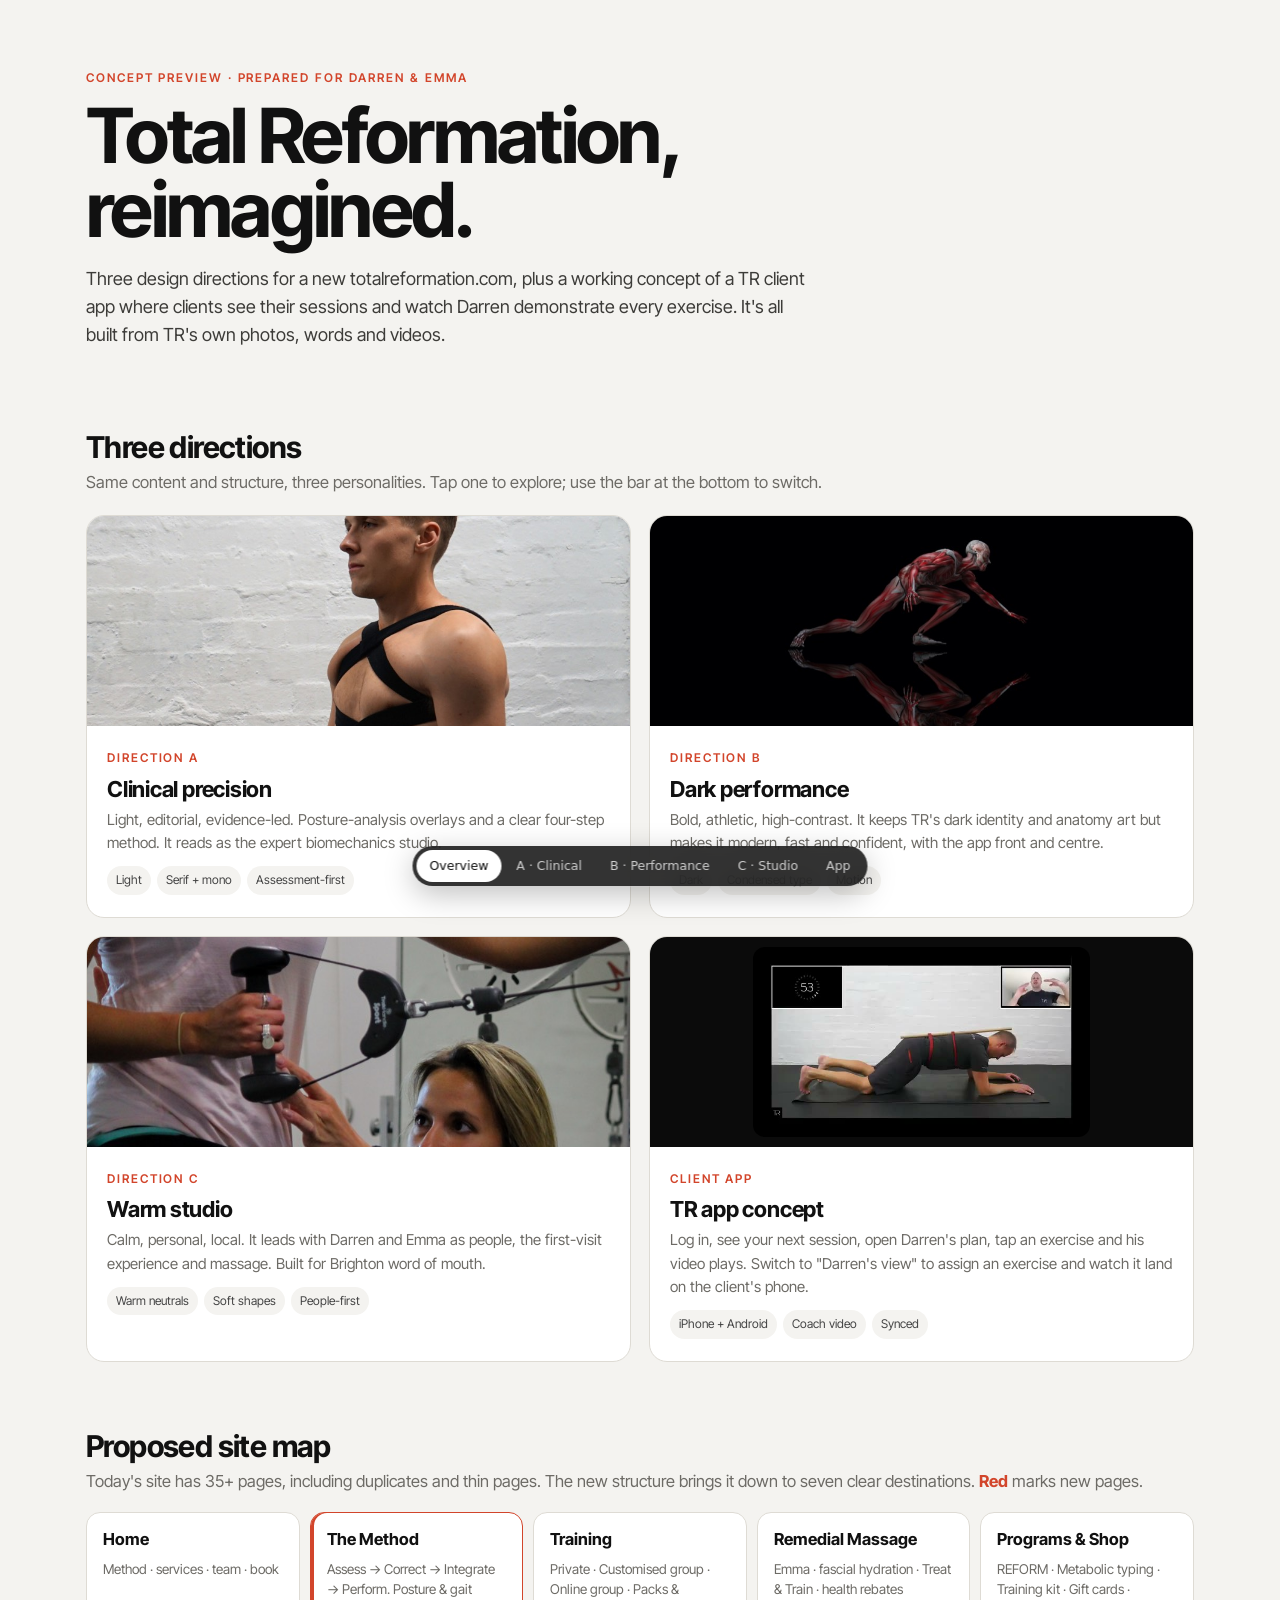
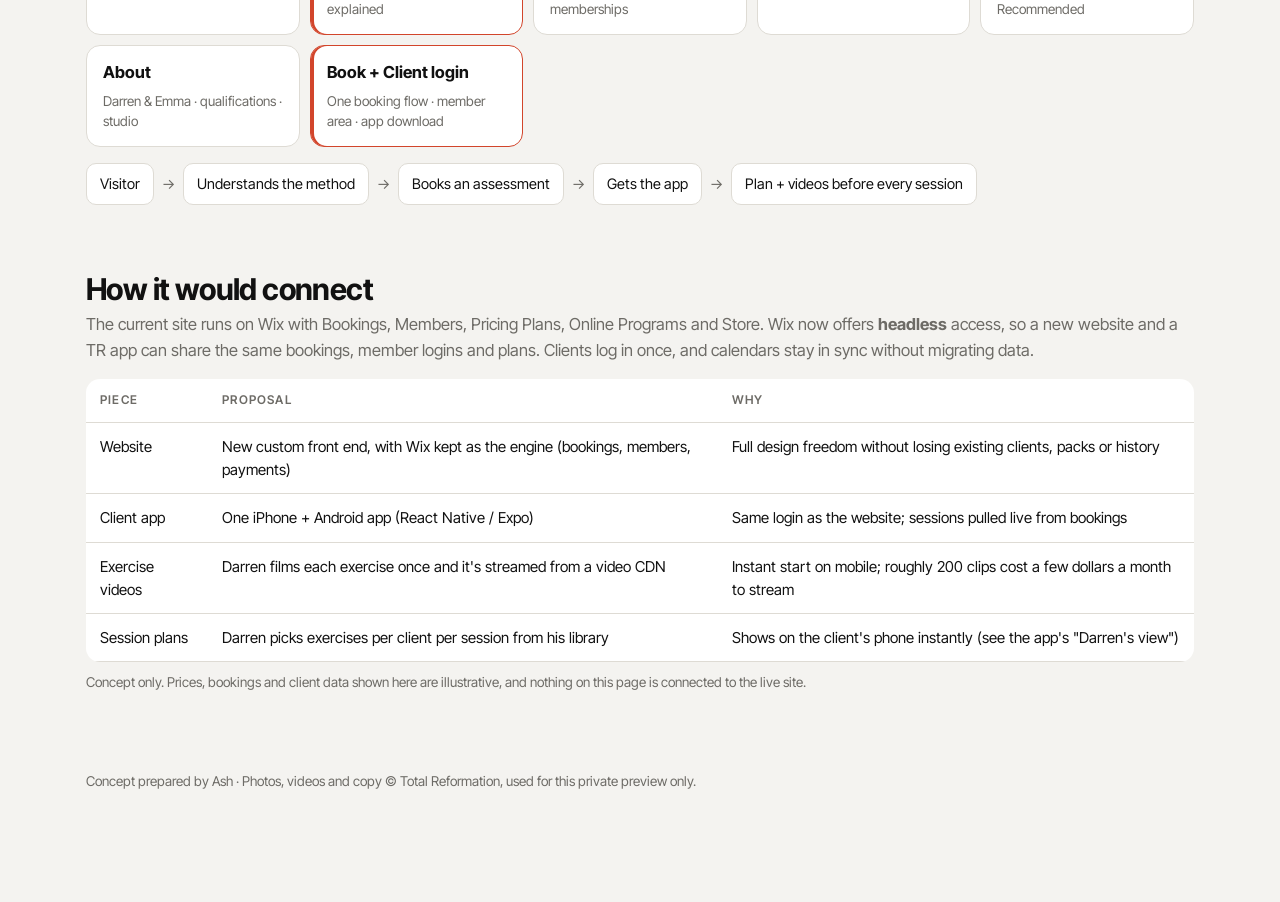
==== index.html @ d6e3cc48 "Total Reformation redesign concept: 3 directions + client app demo" ====
<!doctype html>
<html lang="en">
<head>
<meta charset="utf-8">
<meta name="viewport" content="width=device-width, initial-scale=1, viewport-fit=cover">
<meta name="robots" content="noindex, nofollow">
<title>Total Reformation · Redesign concepts</title>
<link rel="icon" href="assets/img/favicon.jpg">
<link rel="preconnect" href="https://fonts.googleapis.com"><link rel="preconnect" href="https://fonts.gstatic.com" crossorigin>
<link href="https://fonts.googleapis.com/css2?family=Inter+Tight:wght@400;500;600;700&display=swap" rel="stylesheet">
<link rel="stylesheet" href="assets/concept-bar.css">
<style>
:root{--bg:#F4F3F0;--ink:#111;--mute:#6d6b66;--line:#dedbd4;--card:#fff;--acc:#D2452B}
*{box-sizing:border-box}body{margin:0;background:var(--bg);color:var(--ink);font:400 16.5px/1.55 "Inter Tight",system-ui,sans-serif;-webkit-font-smoothing:antialiased}
a{color:inherit}img{max-width:100%;display:block}
.wrap{max-width:1180px;margin:0 auto;padding:0 clamp(18px,4vw,36px)}
header{padding:clamp(36px,6vw,72px) 0 30px}
.k{font:600 12px/1 "Inter Tight";letter-spacing:.16em;text-transform:uppercase;color:var(--acc)}
h1{font:700 clamp(40px,6vw,76px)/.98 "Inter Tight";letter-spacing:-.035em;margin:14px 0 16px}
.lede{max-width:40em;color:#3d3c39;font-size:18px}
h2{font:700 30px/1.1 "Inter Tight";letter-spacing:-.02em;margin:0 0 6px}
section{padding:34px 0}
.grid{display:grid;grid-template-columns:repeat(2,1fr);gap:18px;margin-top:20px}
.c{background:var(--card);border:1px solid var(--line);border-radius:18px;overflow:hidden;text-decoration:none;display:flex;flex-direction:column;transition:transform .2s,box-shadow .2s}
.c:hover{transform:translateY(-3px);box-shadow:0 14px 40px rgba(0,0,0,.08)}
.c .sw{height:210px;position:relative;overflow:hidden}
.c .sw img{width:100%;height:100%;object-fit:cover}
.c .b{padding:18px 20px 22px}.c h3{margin:6px 0 6px;font:700 22px "Inter Tight";letter-spacing:-.01em}.c p{margin:0;color:var(--mute);font-size:15px}
.chips{display:flex;gap:6px;margin-top:12px;flex-wrap:wrap}.chips span{font-size:12px;padding:5px 9px;border-radius:999px;background:var(--bg);color:#444}
@media(max-width:760px){.grid{grid-template-columns:1fr}}
.map{display:grid;grid-template-columns:repeat(auto-fit,minmax(210px,1fr));gap:10px;margin-top:18px}
.node{background:var(--card);border:1px solid var(--line);border-radius:14px;padding:14px 16px}
.node b{display:block;margin-bottom:6px}.node small{display:block;color:var(--mute);font-size:13.5px;line-height:1.5}
.node.new{border-color:var(--acc);box-shadow:inset 3px 0 0 var(--acc)}
.flow{display:flex;gap:8px;flex-wrap:wrap;align-items:center;margin-top:16px;font-size:14.5px}
.flow span{background:var(--card);border:1px solid var(--line);padding:9px 13px;border-radius:10px}.flow i{color:var(--mute);font-style:normal}
table{width:100%;border-collapse:collapse;background:var(--card);border-radius:14px;overflow:hidden;font-size:15px;margin-top:16px}
td,th{padding:12px 14px;border-bottom:1px solid var(--line);text-align:left;vertical-align:top}th{font-size:12px;letter-spacing:.1em;text-transform:uppercase;color:var(--mute);font-weight:600}
.note{font-size:13.5px;color:var(--mute);margin-top:10px}
footer{padding:30px 0 110px;color:var(--mute);font-size:13.5px}
</style>
</head>
<body>
<header><div class="wrap">
  <div class="k">Concept preview · prepared for Darren &amp; Emma</div>
  <h1>Total Reformation,<br>reimagined.</h1>
  <p class="lede">Three design directions for a new totalreformation.com, plus a working concept of a TR client app where clients see their sessions and watch Darren demonstrate every exercise. It's all built from TR's own photos, words and videos.</p>
</div></header>

<section><div class="wrap">
  <h2>Three directions</h2>
  <p style="color:var(--mute);margin:0">Same content and structure, three personalities. Tap one to explore; use the bar at the bottom to switch.</p>
  <div class="grid">
    <a class="c" href="a/"><div class="sw"><img src="assets/img/posture-strap-sm.jpg" alt="" style="object-position:center 25%"></div><div class="b"><span class="k">Direction A</span><h3>Clinical precision</h3><p>Light, editorial, evidence-led. Posture-analysis overlays and a clear four-step method. It reads as the expert biomechanics studio.</p><div class="chips"><span>Light</span><span>Serif + mono</span><span>Assessment-first</span></div></div></a>
    <a class="c" href="b/"><div class="sw" style="background:#0A0A0A"><img src="assets/img/anatomy-runner-sm.jpg" alt=""></div><div class="b"><span class="k">Direction B</span><h3>Dark performance</h3><p>Bold, athletic, high-contrast. It keeps TR's dark identity and anatomy art but makes it modern, fast and confident, with the app front and centre.</p><div class="chips"><span>Dark</span><span>Condensed type</span><span>Motion</span></div></div></a>
    <a class="c" href="c/"><div class="sw"><img src="assets/img/emma-coach-sm.jpg" alt="" style="object-position:center 35%"></div><div class="b"><span class="k">Direction C</span><h3>Warm studio</h3><p>Calm, personal, local. It leads with Darren and Emma as people, the first-visit experience and massage. Built for Brighton word of mouth.</p><div class="chips"><span>Warm neutrals</span><span>Soft shapes</span><span>People-first</span></div></div></a>
    <a class="c" href="app/"><div class="sw" style="background:#0B0B0B;display:grid;place-items:center"><img src="assets/video/split-squat.jpg" alt="" style="width:62%;height:auto;border-radius:12px"></div><div class="b"><span class="k">Client app</span><h3>TR app concept</h3><p>Log in, see your next session, open Darren's plan, tap an exercise and his video plays. Switch to "Darren's view" to assign an exercise and watch it land on the client's phone.</p><div class="chips"><span>iPhone + Android</span><span>Coach video</span><span>Synced</span></div></div></a>
  </div>
</div></section>

<section><div class="wrap">
  <h2>Proposed site map</h2>
  <p style="color:var(--mute);margin:0">Today's site has 35+ pages, including duplicates and thin pages. The new structure brings it down to seven clear destinations. <b style="color:var(--acc)">Red</b> marks new pages.</p>
  <div class="map">
    <div class="node"><b>Home</b><small>Method · services · team · book</small></div>
    <div class="node new"><b>The Method</b><small>Assess → Correct → Integrate → Perform. Posture &amp; gait explained</small></div>
    <div class="node"><b>Training</b><small>Private · Customised group · Online group · Packs &amp; memberships</small></div>
    <div class="node"><b>Remedial Massage</b><small>Emma · fascial hydration · Treat &amp; Train · health rebates</small></div>
    <div class="node"><b>Programs &amp; Shop</b><small>REFORM · Metabolic typing · Training kit · Gift cards · Recommended</small></div>
    <div class="node"><b>About</b><small>Darren &amp; Emma · qualifications · studio</small></div>
    <div class="node new"><b>Book + Client login</b><small>One booking flow · member area · app download</small></div>
  </div>
  <div class="flow"><span>Visitor</span><i>→</i><span>Understands the method</span><i>→</i><span>Books an assessment</span><i>→</i><span>Gets the app</span><i>→</i><span>Plan + videos before every session</span></div>
</div></section>

<section><div class="wrap">
  <h2>How it would connect</h2>
  <p style="color:var(--mute);margin:0 0 6px">The current site runs on Wix with Bookings, Members, Pricing Plans, Online Programs and Store. Wix now offers <b>headless</b> access, so a new website and a TR app can share the same bookings, member logins and plans. Clients log in once, and calendars stay in sync without migrating data.</p>
  <table>
    <tr><th>Piece</th><th>Proposal</th><th>Why</th></tr>
    <tr><td>Website</td><td>New custom front end, with Wix kept as the engine (bookings, members, payments)</td><td>Full design freedom without losing existing clients, packs or history</td></tr>
    <tr><td>Client app</td><td>One iPhone + Android app (React Native / Expo)</td><td>Same login as the website; sessions pulled live from bookings</td></tr>
    <tr><td>Exercise videos</td><td>Darren films each exercise once and it's streamed from a video CDN</td><td>Instant start on mobile; roughly 200 clips cost a few dollars a month to stream</td></tr>
    <tr><td>Session plans</td><td>Darren picks exercises per client per session from his library</td><td>Shows on the client's phone instantly (see the app's "Darren's view")</td></tr>
  </table>
  <p class="note">Concept only. Prices, bookings and client data shown here are illustrative, and nothing on this page is connected to the live site.</p>
</div></section>

<footer><div class="wrap">Concept prepared by Ash · Photos, videos and copy © Total Reformation, used for this private preview only.</div></footer>
<script src="assets/concept-bar.js"></script>
</body>
</html>
---- assets/concept-bar.css ----
.cbar{position:fixed;left:50%;bottom:calc(14px + env(safe-area-inset-bottom));transform:translateX(-50%);z-index:9999;display:flex;gap:2px;padding:4px;border-radius:999px;background:rgba(18,18,18,.86);backdrop-filter:blur(14px);-webkit-backdrop-filter:blur(14px);box-shadow:0 8px 30px rgba(0,0,0,.25);font:500 12.5px/1 system-ui,-apple-system,sans-serif;max-width:calc(100vw - 20px);overflow-x:auto;scrollbar-width:none}
.cbar::-webkit-scrollbar{display:none}
.cbar a{color:#cfcfcf;text-decoration:none;padding:10px 13px;border-radius:999px;white-space:nowrap}
.cbar a.on{background:#fff;color:#111}
@media(max-width:560px){.cbar a{padding:10px 15px;font-size:13.5px}}
.cbar a:hover:not(.on){color:#fff}
@media print{.cbar{display:none}}
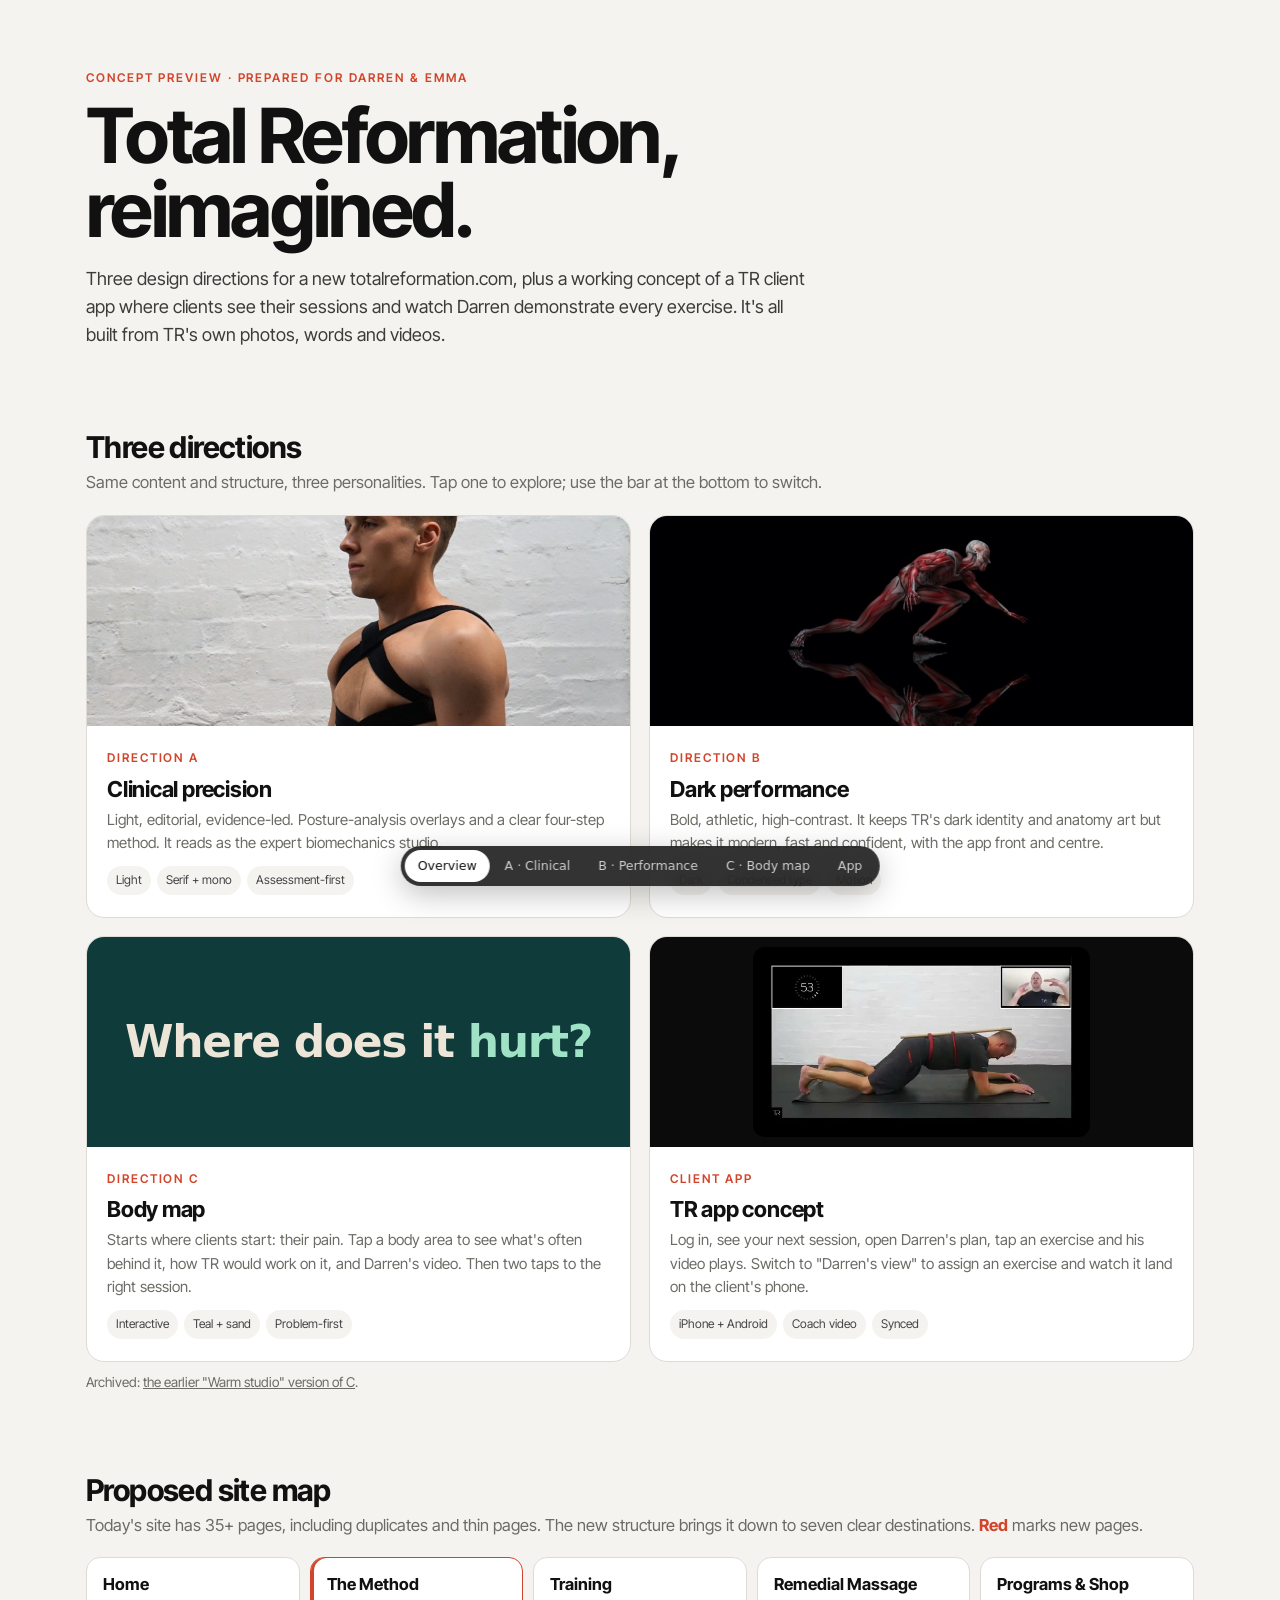
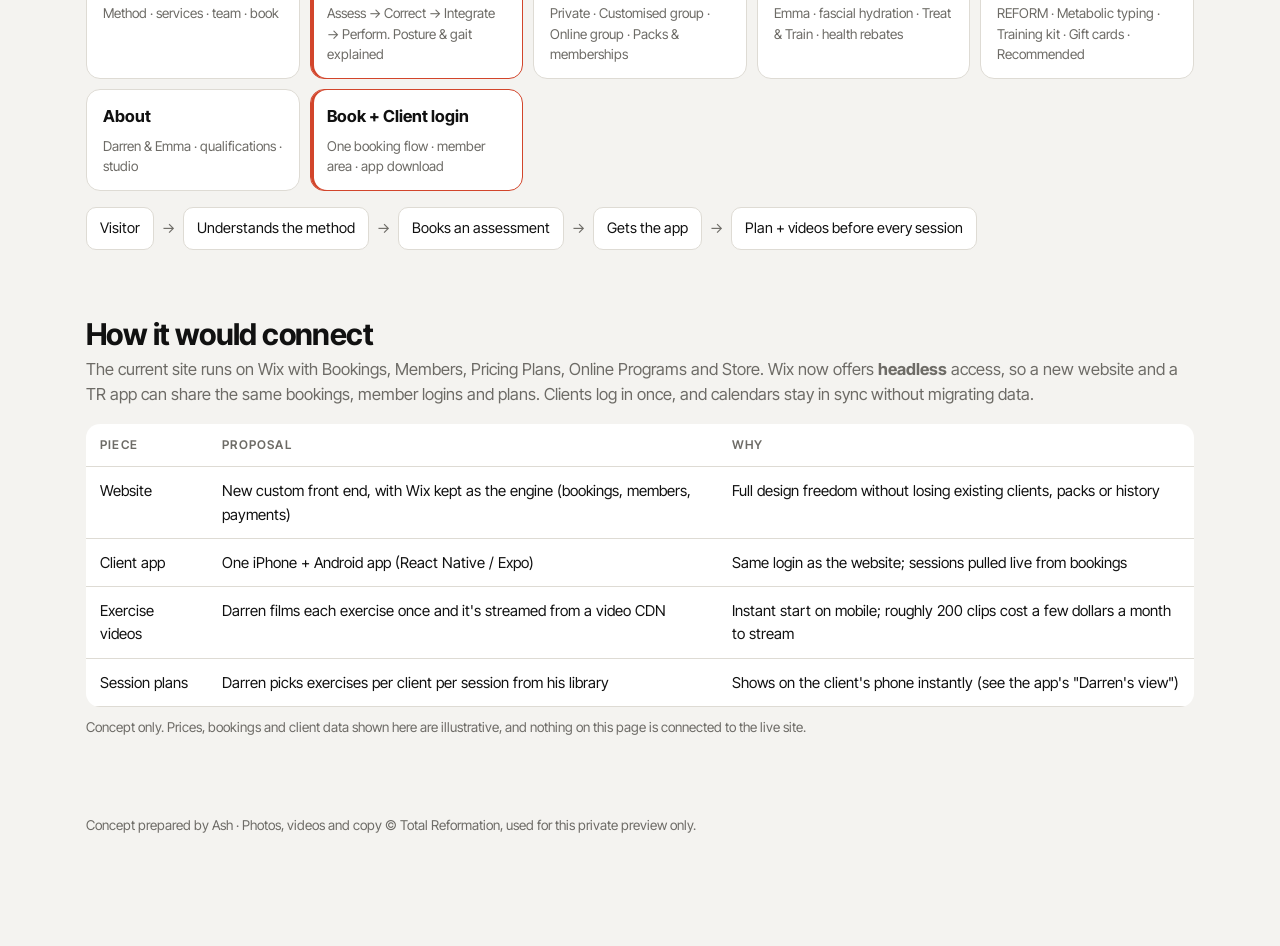
==== commit 40cc03a7: "New concept C (body map); archive previous C at /archive/c-studio/" ====
--- a/index.html
+++ b/index.html
@@ -53,9 +53,10 @@
   <div class="grid">
     <a class="c" href="a/"><div class="sw"><img src="assets/img/posture-strap-sm.jpg" alt="" style="object-position:center 25%"></div><div class="b"><span class="k">Direction A</span><h3>Clinical precision</h3><p>Light, editorial, evidence-led. Posture-analysis overlays and a clear four-step method. It reads as the expert biomechanics studio.</p><div class="chips"><span>Light</span><span>Serif + mono</span><span>Assessment-first</span></div></div></a>
     <a class="c" href="b/"><div class="sw" style="background:#0A0A0A"><img src="assets/img/anatomy-runner-sm.jpg" alt=""></div><div class="b"><span class="k">Direction B</span><h3>Dark performance</h3><p>Bold, athletic, high-contrast. It keeps TR's dark identity and anatomy art but makes it modern, fast and confident, with the app front and centre.</p><div class="chips"><span>Dark</span><span>Condensed type</span><span>Motion</span></div></div></a>
-    <a class="c" href="c/"><div class="sw"><img src="assets/img/emma-coach-sm.jpg" alt="" style="object-position:center 35%"></div><div class="b"><span class="k">Direction C</span><h3>Warm studio</h3><p>Calm, personal, local. It leads with Darren and Emma as people, the first-visit experience and massage. Built for Brighton word of mouth.</p><div class="chips"><span>Warm neutrals</span><span>Soft shapes</span><span>People-first</span></div></div></a>
+    <a class="c" href="c/"><div class="sw" style="background:#0F3B3A;display:flex;align-items:center;justify-content:center;gap:18px;padding:20px"><span style="font:800 44px/0.95 system-ui;letter-spacing:-.03em;color:#EDE6D8">Where does it <span style="color:#9FE2C5">hurt?</span></span></div><div class="b"><span class="k">Direction C</span><h3>Body map</h3><p>Starts where clients start: their pain. Tap a body area to see what's often behind it, how TR would work on it, and Darren's video. Then two taps to the right session.</p><div class="chips"><span>Interactive</span><span>Teal + sand</span><span>Problem-first</span></div></div></a>
     <a class="c" href="app/"><div class="sw" style="background:#0B0B0B;display:grid;place-items:center"><img src="assets/video/split-squat.jpg" alt="" style="width:62%;height:auto;border-radius:12px"></div><div class="b"><span class="k">Client app</span><h3>TR app concept</h3><p>Log in, see your next session, open Darren's plan, tap an exercise and his video plays. Switch to "Darren's view" to assign an exercise and watch it land on the client's phone.</p><div class="chips"><span>iPhone + Android</span><span>Coach video</span><span>Synced</span></div></div></a>
   </div>
+  <p class="note">Archived: <a href="archive/c-studio/">the earlier "Warm studio" version of C</a>.</p>
 </div></section>
 
 <section><div class="wrap">
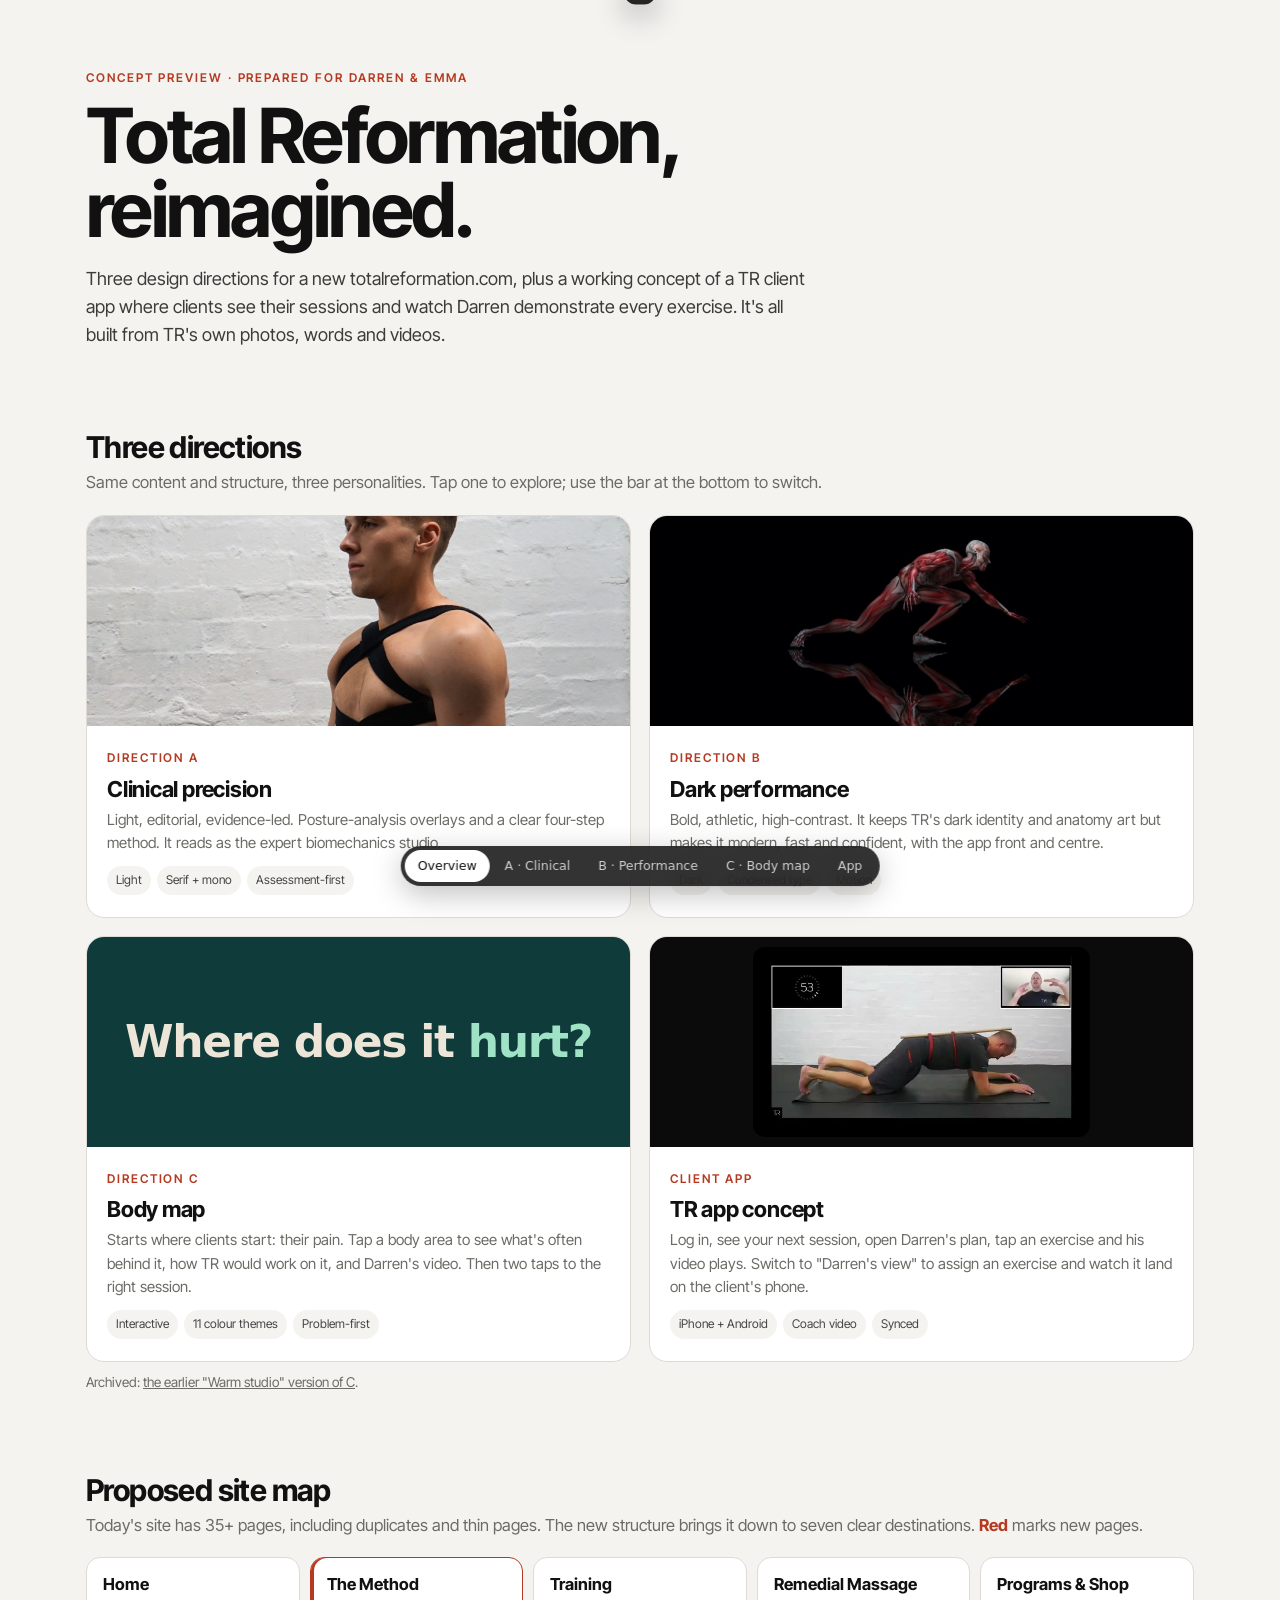
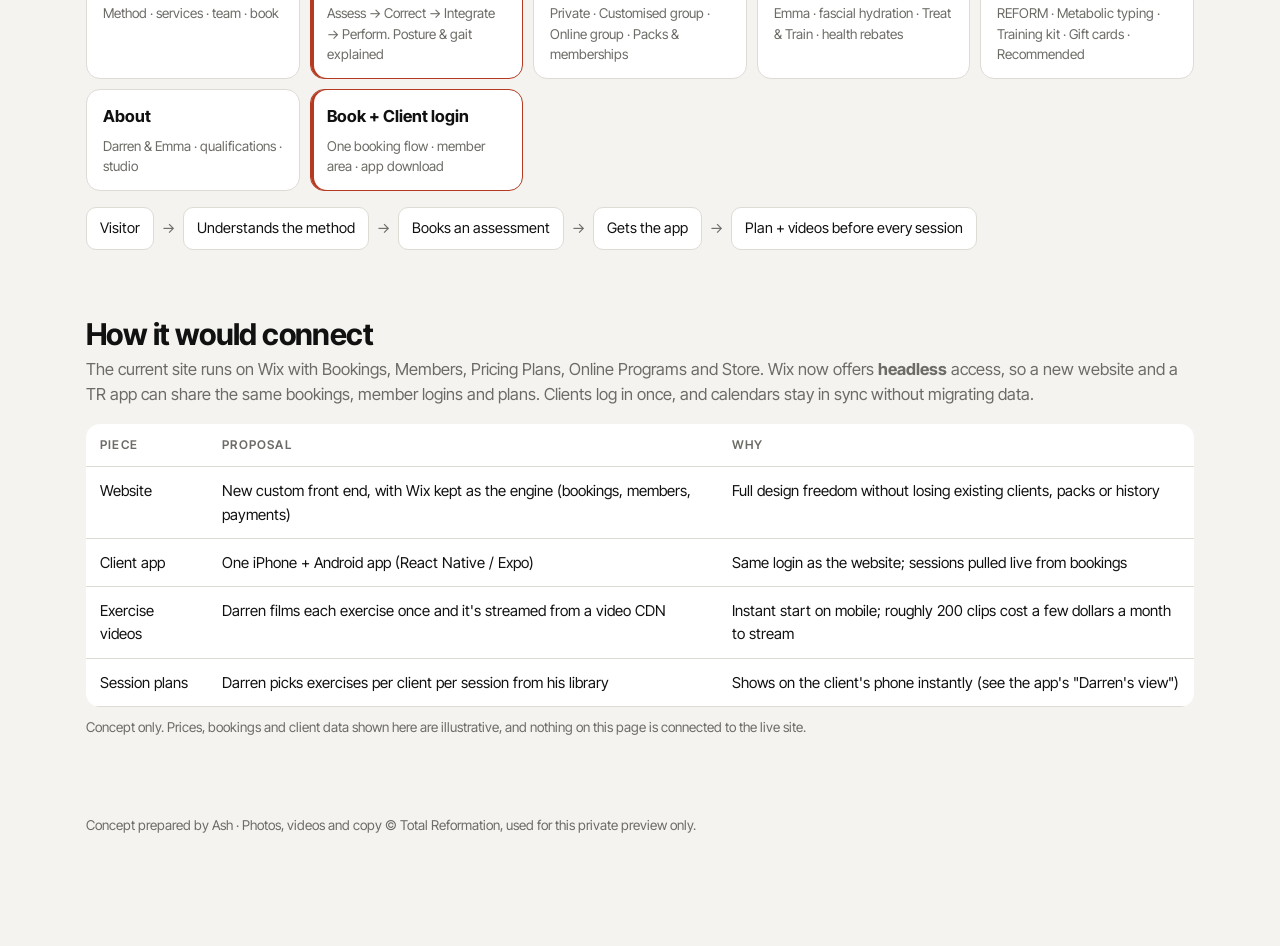
==== commit 4eed0940: "Concept C: 5 research-led themes (Copper, Volt, Iris, Aubergine, Infrared) + refreshed originals; co" ====
--- a/index.html
+++ b/index.html
@@ -5,12 +5,20 @@
 <meta name="viewport" content="width=device-width, initial-scale=1, viewport-fit=cover">
 <meta name="robots" content="noindex, nofollow">
 <title>Total Reformation · Redesign concepts</title>
+<meta name="description" content="Three website directions and a client-app demo for Total Reformation, Brighton. Private concept preview.">
+<meta property="og:type" content="website">
+<meta property="og:title" content="Total Reformation · Redesign concepts">
+<meta property="og:description" content="Three website directions and a client-app demo for Total Reformation, Brighton. Private concept preview.">
+<meta property="og:url" content="https://falk3n.github.io/tr-preview/">
+<meta property="og:image" content="https://falk3n.github.io/tr-preview/assets/img/og.jpg">
+<meta property="og:image:width" content="1200"><meta property="og:image:height" content="630">
+<meta name="twitter:card" content="summary_large_image">
 <link rel="icon" href="assets/img/favicon.jpg">
 <link rel="preconnect" href="https://fonts.googleapis.com"><link rel="preconnect" href="https://fonts.gstatic.com" crossorigin>
 <link href="https://fonts.googleapis.com/css2?family=Inter+Tight:wght@400;500;600;700&display=swap" rel="stylesheet">
 <link rel="stylesheet" href="assets/concept-bar.css">
 <style>
-:root{--bg:#F4F3F0;--ink:#111;--mute:#6d6b66;--line:#dedbd4;--card:#fff;--acc:#D2452B}
+:root{--bg:#F4F3F0;--ink:#111;--mute:#6d6b66;--line:#dedbd4;--card:#fff;--acc:#B53A21}
 *{box-sizing:border-box}body{margin:0;background:var(--bg);color:var(--ink);font:400 16.5px/1.55 "Inter Tight",system-ui,sans-serif;-webkit-font-smoothing:antialiased}
 a{color:inherit}img{max-width:100%;display:block}
 .wrap{max-width:1180px;margin:0 auto;padding:0 clamp(18px,4vw,36px)}
@@ -53,7 +61,7 @@
   <div class="grid">
     <a class="c" href="a/"><div class="sw"><img src="assets/img/posture-strap-sm.jpg" alt="" style="object-position:center 25%"></div><div class="b"><span class="k">Direction A</span><h3>Clinical precision</h3><p>Light, editorial, evidence-led. Posture-analysis overlays and a clear four-step method. It reads as the expert biomechanics studio.</p><div class="chips"><span>Light</span><span>Serif + mono</span><span>Assessment-first</span></div></div></a>
     <a class="c" href="b/"><div class="sw" style="background:#0A0A0A"><img src="assets/img/anatomy-runner-sm.jpg" alt=""></div><div class="b"><span class="k">Direction B</span><h3>Dark performance</h3><p>Bold, athletic, high-contrast. It keeps TR's dark identity and anatomy art but makes it modern, fast and confident, with the app front and centre.</p><div class="chips"><span>Dark</span><span>Condensed type</span><span>Motion</span></div></div></a>
-    <a class="c" href="c/"><div class="sw" style="background:#0F3B3A;display:flex;align-items:center;justify-content:center;gap:18px;padding:20px"><span style="font:800 44px/0.95 system-ui;letter-spacing:-.03em;color:#EDE6D8">Where does it <span style="color:#9FE2C5">hurt?</span></span></div><div class="b"><span class="k">Direction C</span><h3>Body map</h3><p>Starts where clients start: their pain. Tap a body area to see what's often behind it, how TR would work on it, and Darren's video. Then two taps to the right session.</p><div class="chips"><span>Interactive</span><span>Teal + sand</span><span>Problem-first</span></div></div></a>
+    <a class="c" href="c/"><div class="sw" style="background:#0F3B3A;display:flex;align-items:center;justify-content:center;gap:18px;padding:20px"><span style="font:800 44px/0.95 system-ui;letter-spacing:-.03em;color:#EDE6D8">Where does it <span style="color:#9FE2C5">hurt?</span></span></div><div class="b"><span class="k">Direction C</span><h3>Body map</h3><p>Starts where clients start: their pain. Tap a body area to see what's often behind it, how TR would work on it, and Darren's video. Then two taps to the right session.</p><div class="chips"><span>Interactive</span><span>11 colour themes</span><span>Problem-first</span></div></div></a>
     <a class="c" href="app/"><div class="sw" style="background:#0B0B0B;display:grid;place-items:center"><img src="assets/video/split-squat.jpg" alt="" style="width:62%;height:auto;border-radius:12px"></div><div class="b"><span class="k">Client app</span><h3>TR app concept</h3><p>Log in, see your next session, open Darren's plan, tap an exercise and his video plays. Switch to "Darren's view" to assign an exercise and watch it land on the client's phone.</p><div class="chips"><span>iPhone + Android</span><span>Coach video</span><span>Synced</span></div></div></a>
   </div>
   <p class="note">Archived: <a href="archive/c-studio/">the earlier "Warm studio" version of C</a>.</p>
--- a/assets/concept-bar.css
+++ b/assets/concept-bar.css
@@ -5,3 +5,5 @@
 @media(max-width:560px){.cbar a{padding:10px 15px;font-size:13.5px}}
 .cbar a:hover:not(.on){color:#fff}
 @media print{.cbar{display:none}}
+.cnote{position:fixed;left:50%;top:calc(14px + env(safe-area-inset-top));transform:translate(-50%,-140%);z-index:10000;max-width:min(520px,calc(100vw - 24px));padding:12px 16px;border-radius:14px;background:rgba(18,18,18,.92);color:#fff;font:500 14px/1.4 system-ui,-apple-system,sans-serif;box-shadow:0 10px 30px rgba(0,0,0,.3);transition:transform .35s cubic-bezier(.2,.8,.2,1);pointer-events:none;text-align:center}
+.cnote.on{transform:translate(-50%,0)}
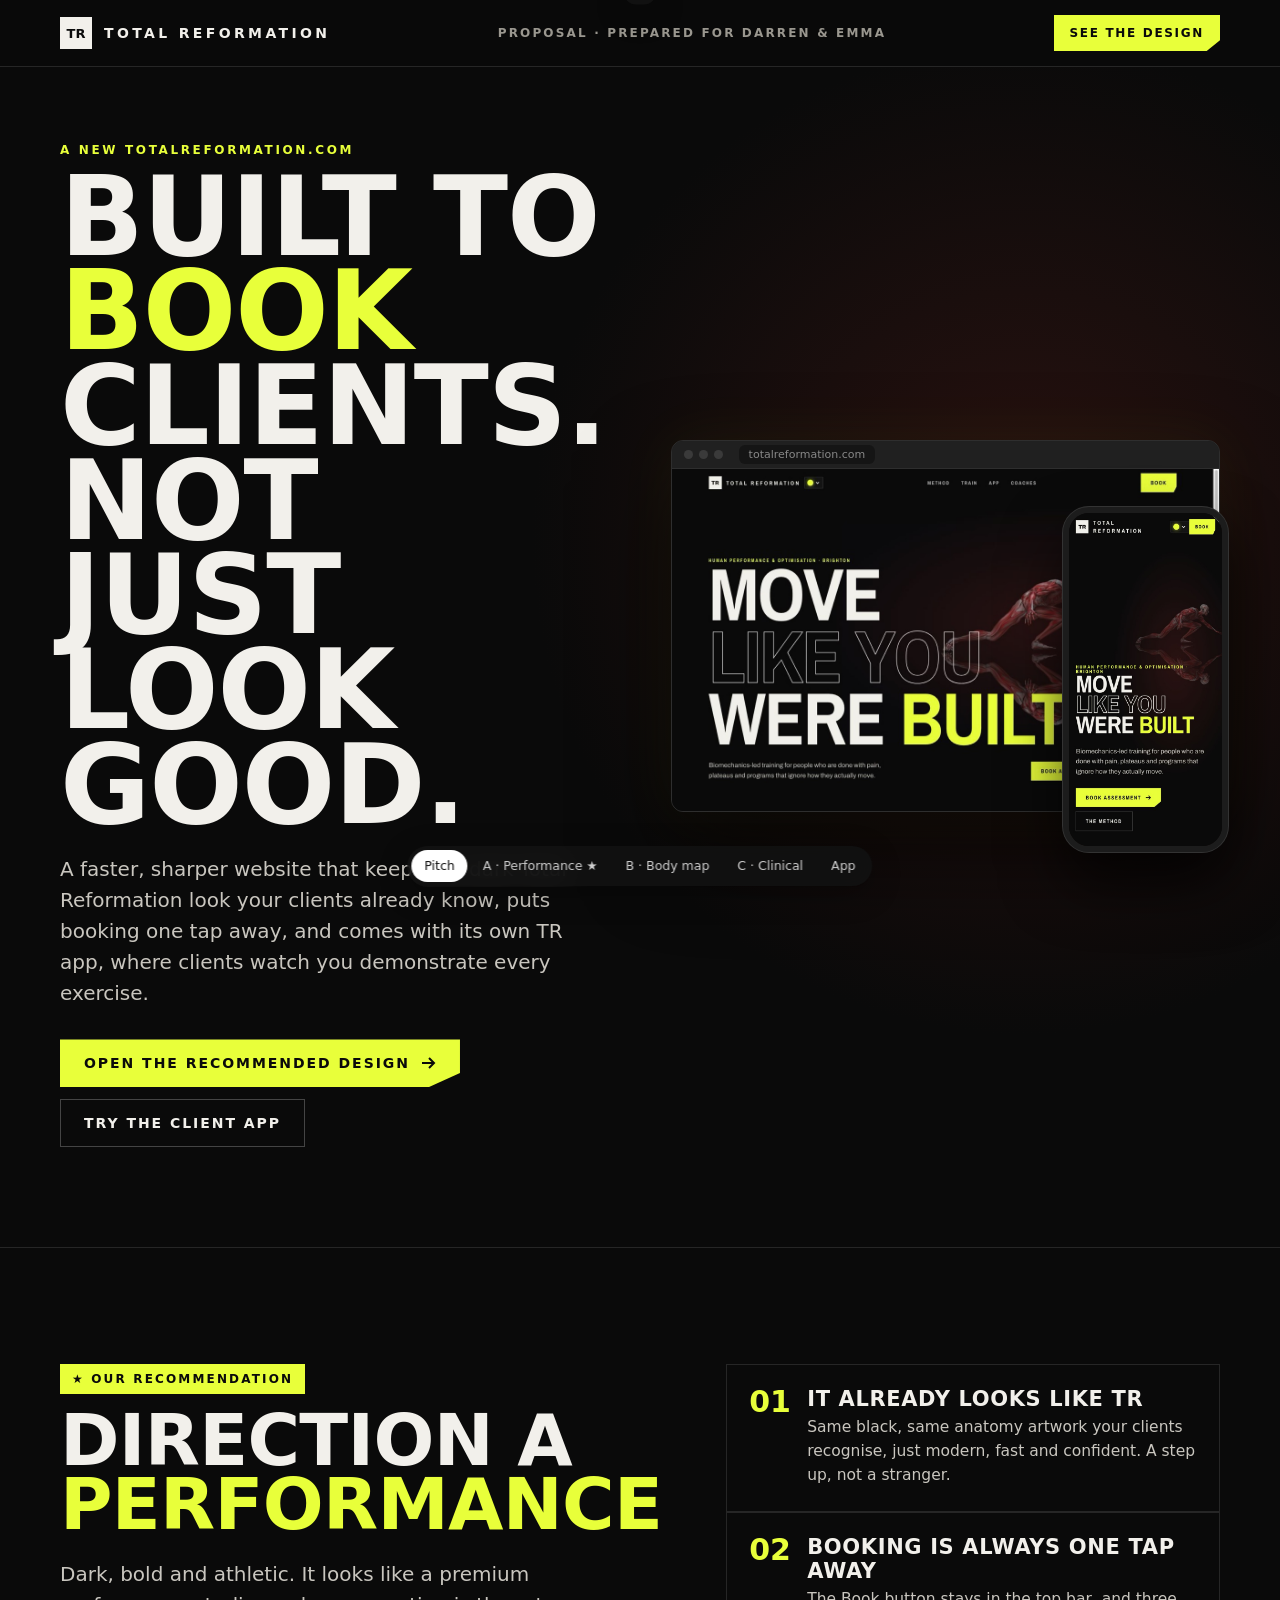
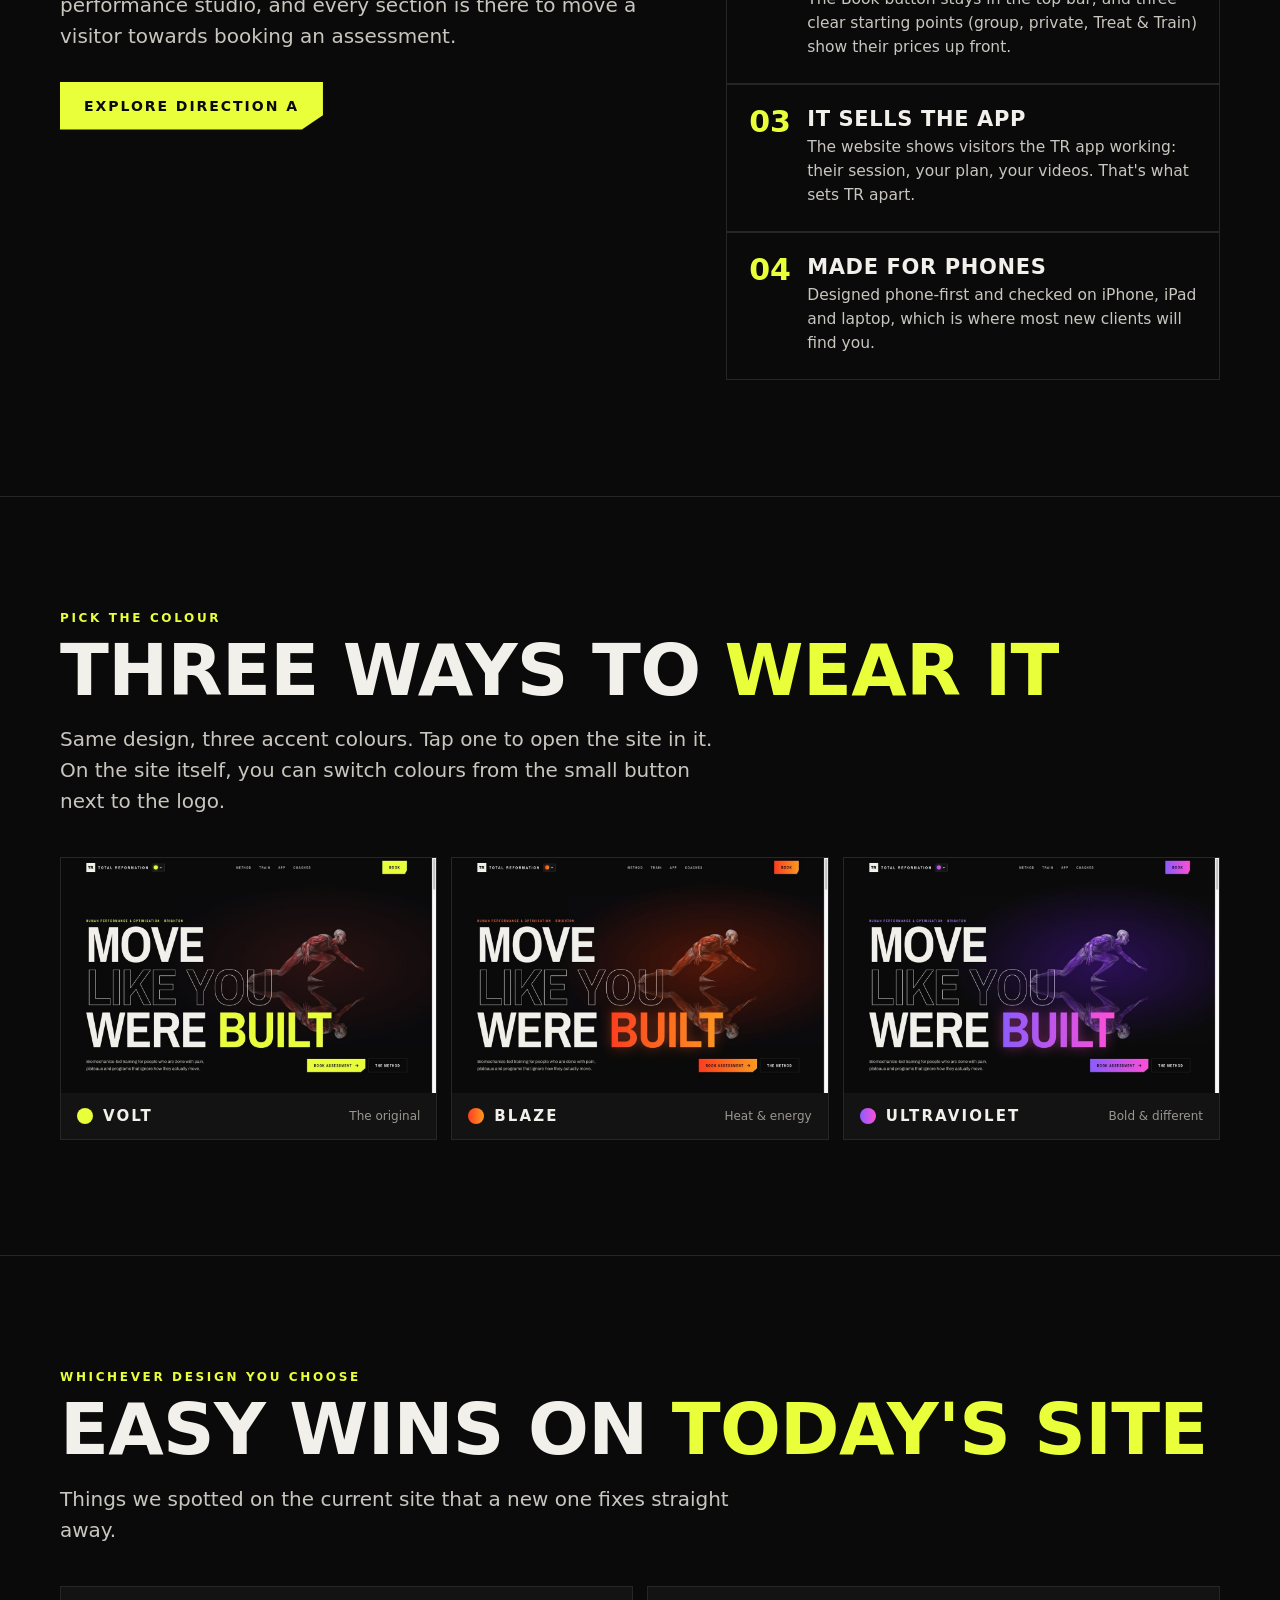
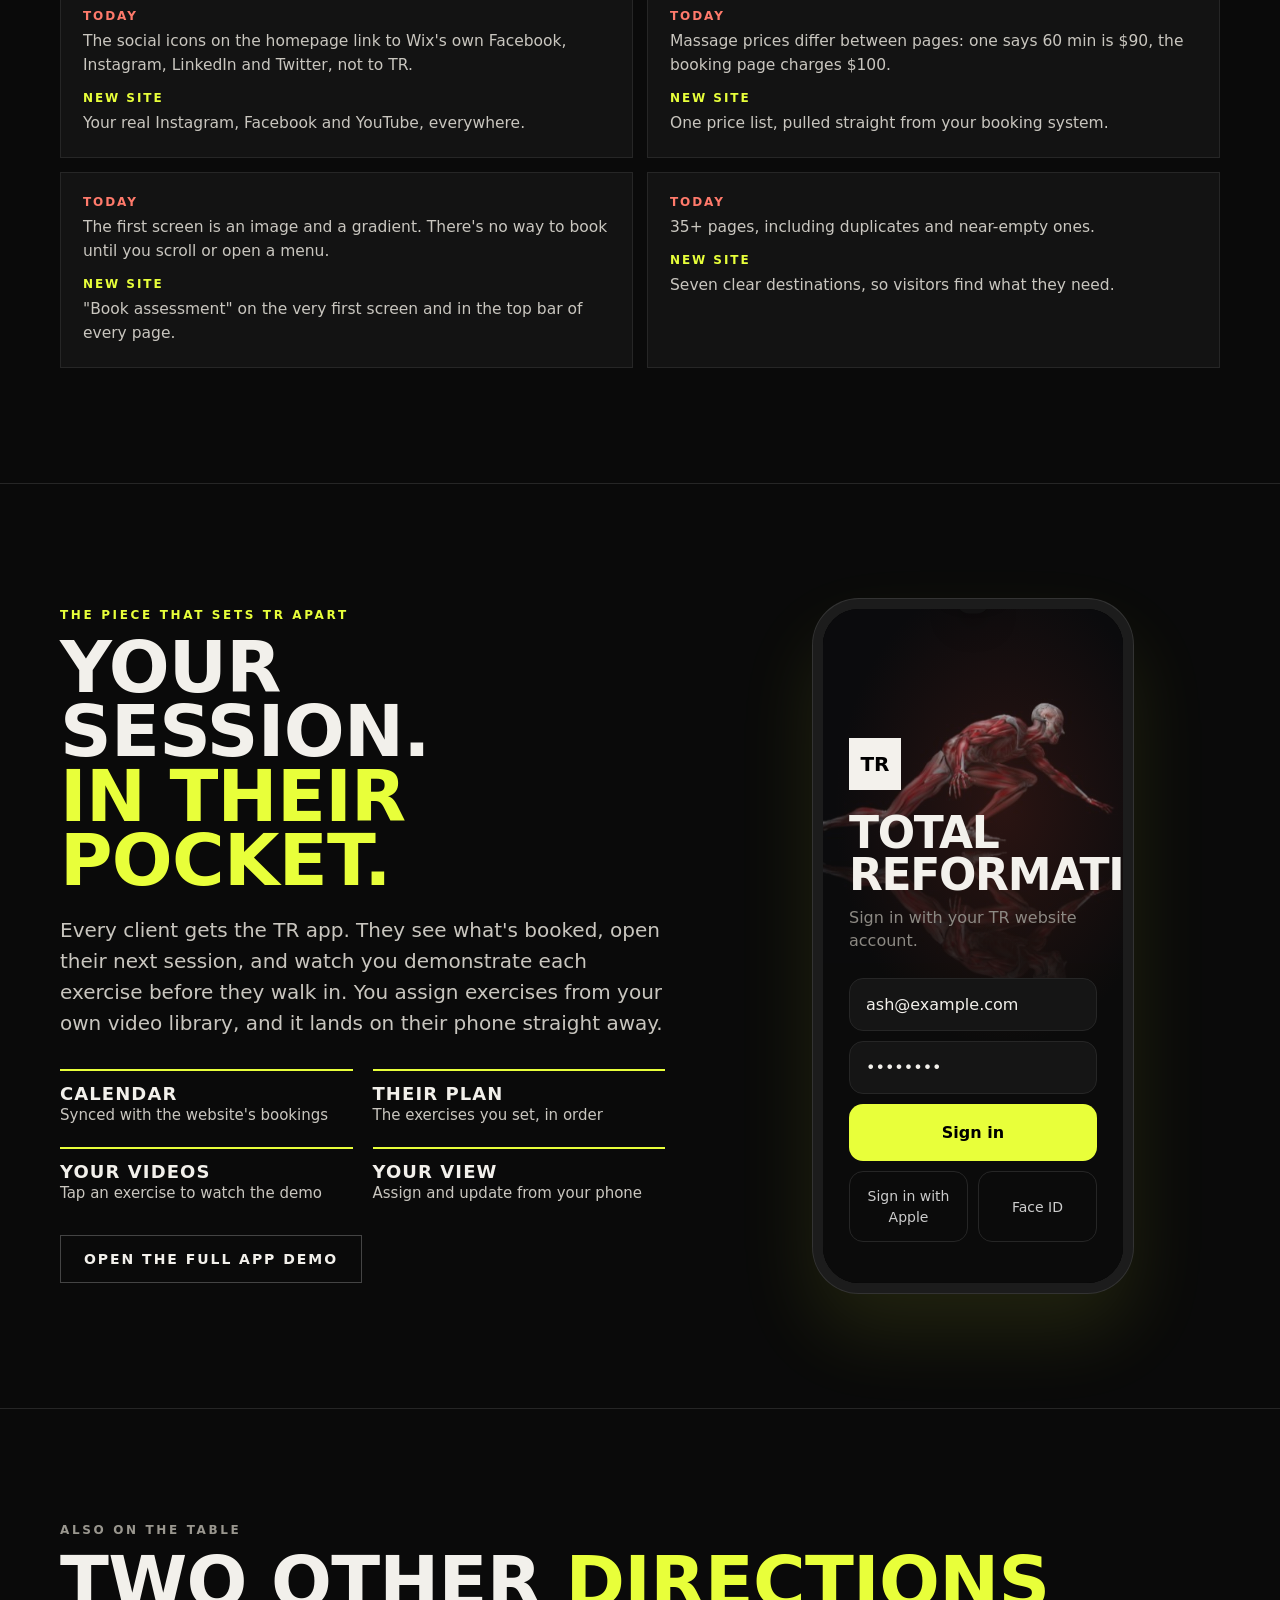
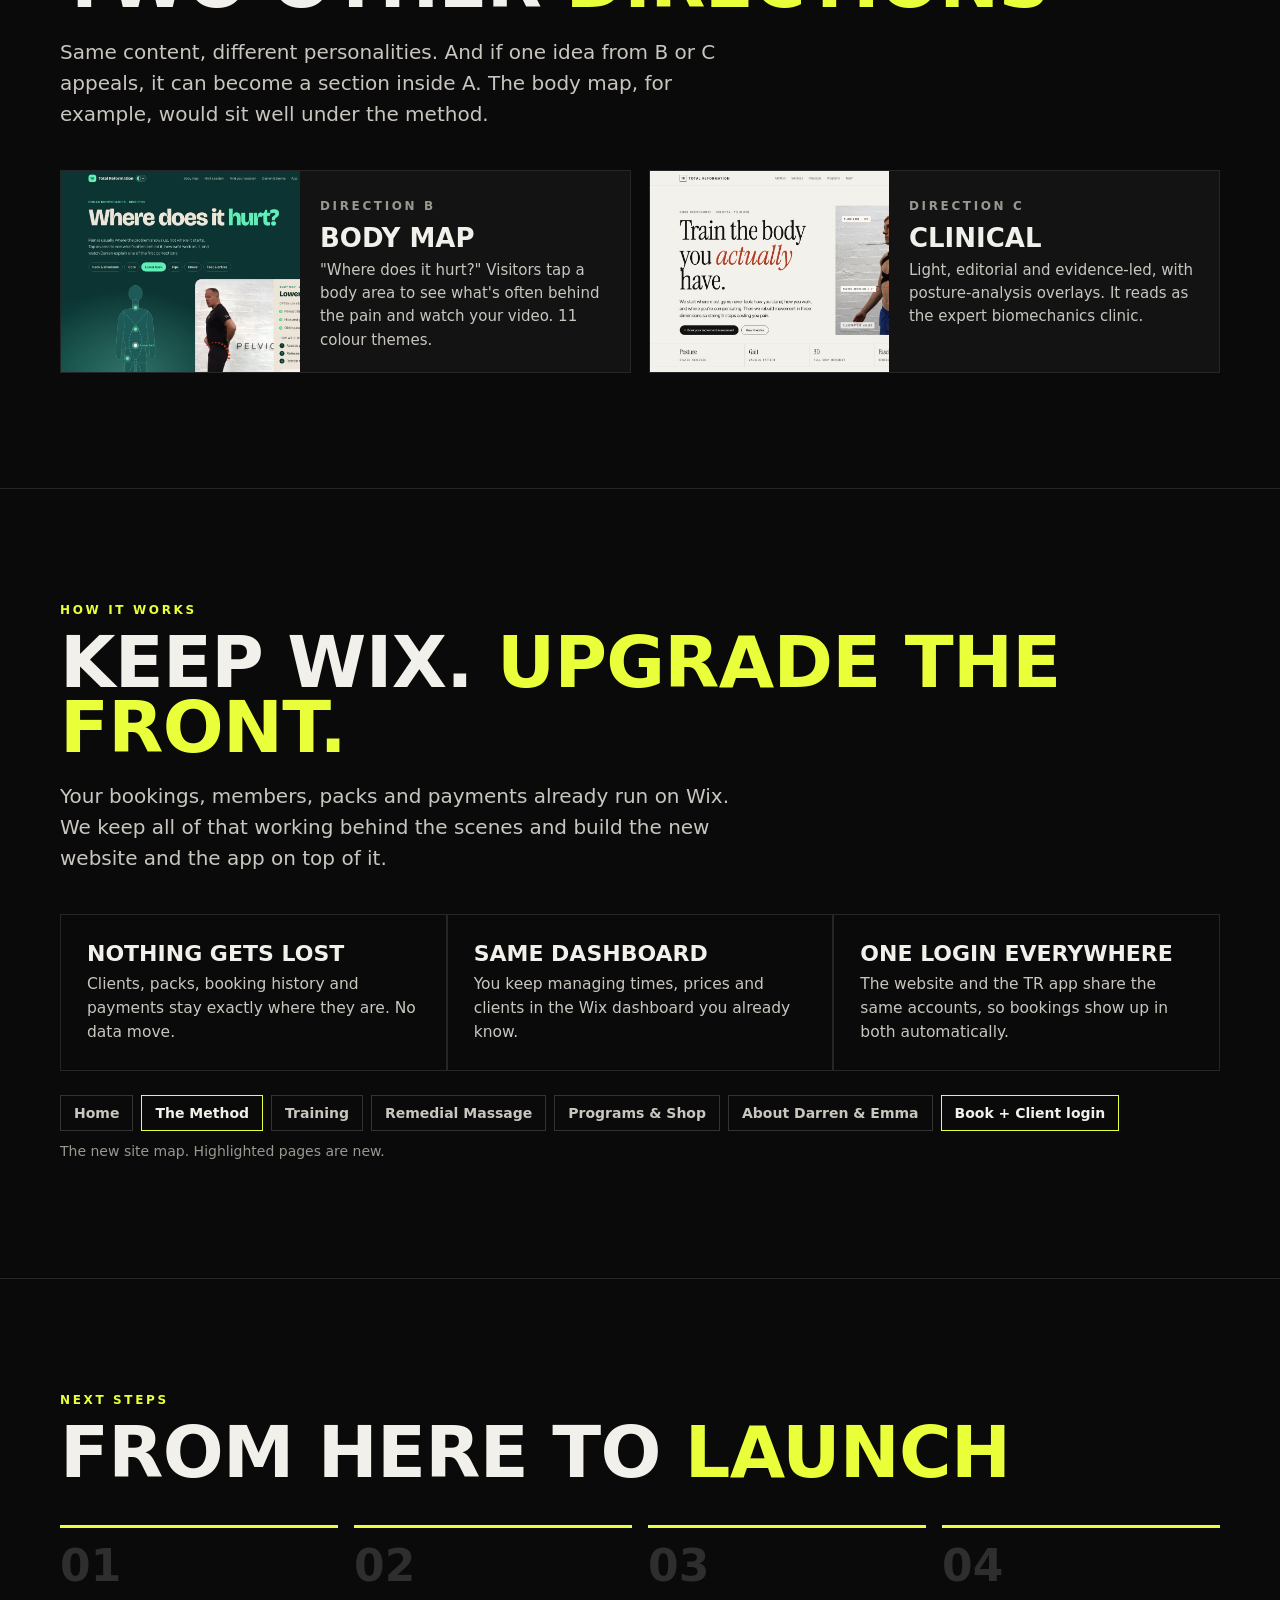
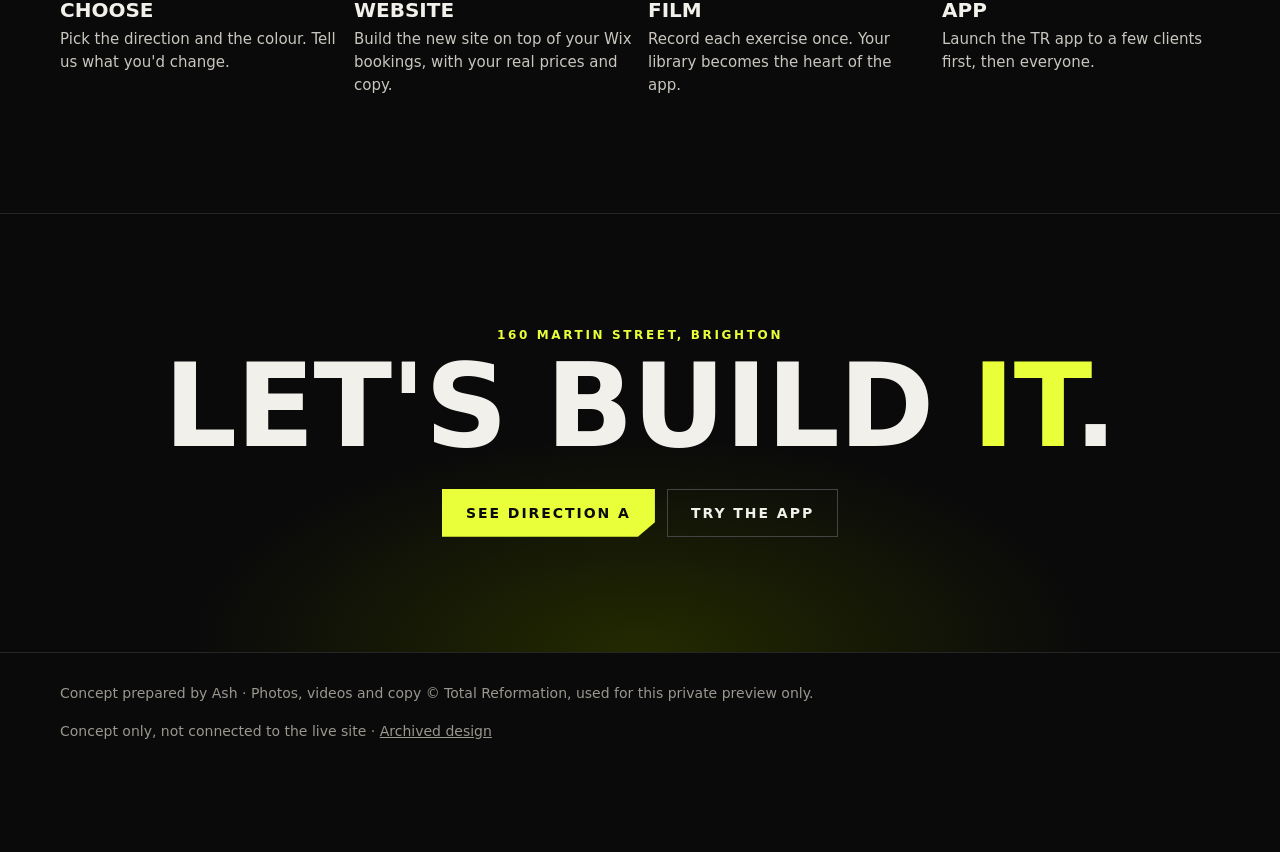
==== commit 9d9133f2: "Reorder concepts (A Performance, B Body map, C Clinical); A gets Blaze + Ultraviolet themes and them" ====
--- a/index.html
+++ b/index.html
@@ -4,98 +4,243 @@
 <meta charset="utf-8">
 <meta name="viewport" content="width=device-width, initial-scale=1, viewport-fit=cover">
 <meta name="robots" content="noindex, nofollow">
-<title>Total Reformation · Redesign concepts</title>
-<meta name="description" content="Three website directions and a client-app demo for Total Reformation, Brighton. Private concept preview.">
+<meta name="theme-color" content="#0A0A0A">
+<title>Total Reformation · A new website and client app</title>
+<meta name="description" content="A proposal for Total Reformation, Brighton: a new website built to book clients, plus a TR client app with Darren's exercise videos.">
 <meta property="og:type" content="website">
-<meta property="og:title" content="Total Reformation · Redesign concepts">
-<meta property="og:description" content="Three website directions and a client-app demo for Total Reformation, Brighton. Private concept preview.">
+<meta property="og:title" content="Total Reformation · A new website and client app">
+<meta property="og:description" content="A proposal for Total Reformation, Brighton: a new website built to book clients, plus a TR client app with Darren's exercise videos.">
 <meta property="og:url" content="https://falk3n.github.io/tr-preview/">
 <meta property="og:image" content="https://falk3n.github.io/tr-preview/assets/img/og.jpg">
 <meta property="og:image:width" content="1200"><meta property="og:image:height" content="630">
 <meta name="twitter:card" content="summary_large_image">
 <link rel="icon" href="assets/img/favicon.jpg">
 <link rel="preconnect" href="https://fonts.googleapis.com"><link rel="preconnect" href="https://fonts.gstatic.com" crossorigin>
-<link href="https://fonts.googleapis.com/css2?family=Inter+Tight:wght@400;500;600;700&display=swap" rel="stylesheet">
+<link href="https://fonts.googleapis.com/css2?family=Archivo:wght@400;500;600;800&family=Archivo+Narrow:wght@500;700&display=swap" rel="stylesheet">
 <link rel="stylesheet" href="assets/concept-bar.css">
 <style>
-:root{--bg:#F4F3F0;--ink:#111;--mute:#6d6b66;--line:#dedbd4;--card:#fff;--acc:#B53A21}
-*{box-sizing:border-box}body{margin:0;background:var(--bg);color:var(--ink);font:400 16.5px/1.55 "Inter Tight",system-ui,sans-serif;-webkit-font-smoothing:antialiased}
-a{color:inherit}img{max-width:100%;display:block}
-.wrap{max-width:1180px;margin:0 auto;padding:0 clamp(18px,4vw,36px)}
-header{padding:clamp(36px,6vw,72px) 0 30px}
-.k{font:600 12px/1 "Inter Tight";letter-spacing:.16em;text-transform:uppercase;color:var(--acc)}
-h1{font:700 clamp(40px,6vw,76px)/.98 "Inter Tight";letter-spacing:-.035em;margin:14px 0 16px}
-.lede{max-width:40em;color:#3d3c39;font-size:18px}
-h2{font:700 30px/1.1 "Inter Tight";letter-spacing:-.02em;margin:0 0 6px}
-section{padding:34px 0}
-.grid{display:grid;grid-template-columns:repeat(2,1fr);gap:18px;margin-top:20px}
-.c{background:var(--card);border:1px solid var(--line);border-radius:18px;overflow:hidden;text-decoration:none;display:flex;flex-direction:column;transition:transform .2s,box-shadow .2s}
-.c:hover{transform:translateY(-3px);box-shadow:0 14px 40px rgba(0,0,0,.08)}
-.c .sw{height:210px;position:relative;overflow:hidden}
-.c .sw img{width:100%;height:100%;object-fit:cover}
-.c .b{padding:18px 20px 22px}.c h3{margin:6px 0 6px;font:700 22px "Inter Tight";letter-spacing:-.01em}.c p{margin:0;color:var(--mute);font-size:15px}
-.chips{display:flex;gap:6px;margin-top:12px;flex-wrap:wrap}.chips span{font-size:12px;padding:5px 9px;border-radius:999px;background:var(--bg);color:#444}
-@media(max-width:760px){.grid{grid-template-columns:1fr}}
-.map{display:grid;grid-template-columns:repeat(auto-fit,minmax(210px,1fr));gap:10px;margin-top:18px}
-.node{background:var(--card);border:1px solid var(--line);border-radius:14px;padding:14px 16px}
-.node b{display:block;margin-bottom:6px}.node small{display:block;color:var(--mute);font-size:13.5px;line-height:1.5}
-.node.new{border-color:var(--acc);box-shadow:inset 3px 0 0 var(--acc)}
-.flow{display:flex;gap:8px;flex-wrap:wrap;align-items:center;margin-top:16px;font-size:14.5px}
-.flow span{background:var(--card);border:1px solid var(--line);padding:9px 13px;border-radius:10px}.flow i{color:var(--mute);font-style:normal}
-table{width:100%;border-collapse:collapse;background:var(--card);border-radius:14px;overflow:hidden;font-size:15px;margin-top:16px}
-td,th{padding:12px 14px;border-bottom:1px solid var(--line);text-align:left;vertical-align:top}th{font-size:12px;letter-spacing:.1em;text-transform:uppercase;color:var(--mute);font-weight:600}
-.note{font-size:13.5px;color:var(--mute);margin-top:10px}
-footer{padding:30px 0 110px;color:var(--mute);font-size:13.5px}
+:root{--bg:#0A0A0A;--bg2:#131313;--bg3:#1A1A1A;--fg:#F2F0EB;--soft:#C9C6BF;--mute:#9A978F;--line:#262626;--acc:#E8FF3A;
+--disp:"Archivo Narrow","Archivo",system-ui,sans-serif;--sans:"Archivo",system-ui,sans-serif}
+*{box-sizing:border-box}html{scroll-behavior:smooth}
+body{margin:0;background:var(--bg);color:var(--fg);font:400 17px/1.55 var(--sans);-webkit-font-smoothing:antialiased;overflow-x:hidden}
+img{max-width:100%;display:block}a{color:inherit}
+.wrap{max-width:1240px;margin:0 auto;padding:0 clamp(18px,4vw,40px)}
+.eb{font:700 12px/1 var(--disp);letter-spacing:.22em;text-transform:uppercase;color:var(--acc)}
+h1,h2{font-family:var(--disp);font-weight:700;text-transform:uppercase;letter-spacing:-.01em;margin:14px 0 0}
+h1{font-size:clamp(52px,8.6vw,128px);line-height:.86}
+h2{font-size:clamp(40px,5.6vw,80px);line-height:.9}
+h1 em,h2 em{font-style:normal;color:var(--acc)}
+p.lede{font-size:clamp(17px,1.6vw,20px);color:var(--soft);max-width:34em;margin:22px 0 0}
+.btn{display:inline-flex;align-items:center;gap:10px;padding:16px 24px;background:var(--acc);color:#0A0A0A;text-decoration:none;font:700 14px var(--disp);letter-spacing:.14em;text-transform:uppercase;clip-path:polygon(0 0,100% 0,100% 70%,92% 100%,0 100%)}
+.btn.ghost{background:transparent;color:var(--fg);outline:1px solid #444;outline-offset:-1px;clip-path:none}
+.btn svg{width:16px;height:16px}
+.cta{display:flex;gap:12px;flex-wrap:wrap;margin-top:30px}
+section{padding:clamp(70px,9vw,120px) 0;border-top:1px solid var(--line)}
+/* nav */
+nav.top{position:sticky;top:0;z-index:20;background:rgba(10,10,10,.86);backdrop-filter:blur(12px);-webkit-backdrop-filter:blur(12px);border-bottom:1px solid var(--line)}
+nav.top .wrap{display:flex;align-items:center;justify-content:space-between;height:66px;gap:16px}
+.logo{display:flex;align-items:center;gap:12px;text-decoration:none;font:800 14px var(--disp);letter-spacing:.24em}
+.logo i{width:32px;height:32px;display:grid;place-items:center;background:var(--fg);color:var(--bg);font:800 13px var(--sans);font-style:normal;letter-spacing:0}
+.for{font:600 12px var(--disp);letter-spacing:.18em;text-transform:uppercase;color:var(--mute)}
+nav.top .btn{padding:11px 16px;font-size:12px}
+@media(max-width:760px){.for{display:none}}
+@media(max-width:420px){.logo span{display:none}}
+/* hero */
+.hero{padding:clamp(40px,6vw,80px) 0 clamp(60px,8vw,100px);position:relative;overflow:hidden}
+.hero:before{content:"";position:absolute;inset:0;background:radial-gradient(55% 60% at 80% 40%,#2a1210 0%,transparent 70%);pointer-events:none}
+.hero .grid{position:relative;display:grid;grid-template-columns:1fr 1.05fr;gap:clamp(30px,5vw,70px);align-items:center}
+@media(max-width:960px){.hero .grid{grid-template-columns:1fr}}
+.devices{position:relative;padding:0 0 40px 0}
+.browser{background:#1a1a1a;border:1px solid #2e2e2e;border-radius:12px;overflow:hidden;box-shadow:0 40px 90px rgba(0,0,0,.6),0 0 60px rgba(232,255,58,.06)}
+.browser .bar{height:28px;display:flex;align-items:center;gap:6px;padding:0 12px;background:#202020;border-bottom:1px solid #2e2e2e}
+.browser .bar i{width:9px;height:9px;border-radius:50%;background:#3a3a3a}
+.browser .bar span{margin-left:10px;font:500 11px var(--sans);color:#888;background:#151515;border-radius:6px;padding:3px 10px}
+.phone{position:absolute;right:-8px;bottom:0;width:30%;max-width:190px;border-radius:26px;border:6px solid #1c1c1c;box-shadow:0 0 0 1px #333,0 30px 60px rgba(0,0,0,.7);overflow:hidden;background:#000}
+@media(max-width:960px){.phone{right:6px}}
+/* recommendation */
+.rec{display:grid;grid-template-columns:1fr 1fr;gap:clamp(30px,5vw,70px);align-items:start}
+@media(max-width:900px){.rec{grid-template-columns:1fr}}
+.badge{display:inline-flex;align-items:center;gap:8px;background:var(--acc);color:#0A0A0A;font:700 12px var(--disp);letter-spacing:.18em;text-transform:uppercase;padding:8px 12px}
+.why{display:grid;gap:2px;background:var(--line);border:1px solid var(--line)}
+.why>div{background:var(--bg);padding:22px 22px 24px;display:grid;grid-template-columns:44px 1fr;gap:14px}
+.why b{display:block;font:700 21px/1.15 var(--disp);text-transform:uppercase;letter-spacing:.03em;margin-bottom:4px}
+.why span.n{font:700 30px/1 var(--disp);color:var(--acc)}
+.why p{margin:0;color:var(--soft);font-size:15.5px}
+/* colour options */
+.swatches{display:grid;grid-template-columns:repeat(3,1fr);gap:14px;margin-top:40px}
+.sw{text-decoration:none;background:var(--bg2);border:1px solid var(--line);display:flex;flex-direction:column;transition:transform .2s,border-color .2s}
+.sw:hover{transform:translateY(-3px);border-color:#444}
+.sw img{aspect-ratio:16/10;object-fit:cover;object-position:top left}
+.sw div{padding:14px 16px;display:flex;align-items:center;gap:10px;font:700 15px var(--disp);letter-spacing:.14em;text-transform:uppercase}
+.sw i{width:16px;height:16px;border-radius:50%;flex:none}
+.sw small{margin-left:auto;font:500 12px var(--sans);letter-spacing:0;text-transform:none;color:var(--mute)}
+@media(max-width:760px){.swatches{grid-template-columns:1fr}}
+/* wins */
+.wins{display:grid;grid-template-columns:repeat(2,1fr);gap:14px;margin-top:40px}
+.win{background:var(--bg2);border:1px solid var(--line);padding:22px}
+.win .was{font:700 12px var(--disp);letter-spacing:.16em;text-transform:uppercase;color:#FF7A6B}
+.win .now{font:700 12px var(--disp);letter-spacing:.16em;text-transform:uppercase;color:var(--acc);margin-top:14px}
+.win p{margin:6px 0 0;color:var(--soft);font-size:15.5px}
+@media(max-width:760px){.wins{grid-template-columns:1fr}}
+/* app */
+.app{display:grid;grid-template-columns:1.1fr .9fr;gap:60px;align-items:center}
+@media(max-width:900px){.app{grid-template-columns:1fr}}
+.live{width:min(320px,82vw);aspect-ratio:9/19.5;border-radius:46px;background:#000;border:10px solid #1c1c1c;box-shadow:0 0 0 1px #333,0 40px 80px rgba(232,255,58,.1);overflow:hidden;margin:auto}
+.live iframe{width:100%;height:100%;border:0;background:#0A0A0A}
+.feat{display:grid;grid-template-columns:1fr 1fr;gap:20px;margin-top:30px}
+.feat div{border-top:2px solid var(--acc);padding-top:12px;color:var(--soft);font-size:15px}
+.feat b{display:block;color:var(--fg);font:700 18px var(--disp);text-transform:uppercase;letter-spacing:.06em}
+/* alternatives */
+.alts{display:grid;grid-template-columns:1fr 1fr;gap:18px;margin-top:40px}
+.alt{display:grid;grid-template-columns:42% 1fr;background:var(--bg2);border:1px solid var(--line);text-decoration:none;transition:border-color .2s}
+.alt:hover{border-color:#444}
+.alt img{height:100%;width:100%;object-fit:cover;object-position:top left;min-height:170px}
+.alt div{padding:20px}
+.alt h3{font:700 26px/1 var(--disp);text-transform:uppercase;margin:8px 0}
+.alt p{margin:0;color:var(--soft);font-size:15px}
+.alt .eb{color:var(--mute)}
+@media(max-width:900px){.alts{grid-template-columns:1fr}}
+@media(max-width:520px){.alt{grid-template-columns:1fr}.alt img{aspect-ratio:16/9;min-height:0}}
+/* how */
+.how{display:grid;grid-template-columns:repeat(3,1fr);gap:2px;background:var(--line);border:1px solid var(--line);margin-top:40px}
+.how div{background:var(--bg);padding:26px}
+.how b{display:block;font:700 22px var(--disp);text-transform:uppercase;margin-bottom:6px}
+.how p{margin:0;color:var(--soft);font-size:15.5px}
+@media(max-width:860px){.how{grid-template-columns:1fr}}
+.map{display:flex;flex-wrap:wrap;gap:8px;margin-top:24px}
+.map span{border:1px solid #333;padding:9px 13px;font:600 14px var(--sans);color:var(--soft)}
+.map span.new{border-color:var(--acc);color:var(--fg)}
+/* steps */
+.steps{display:grid;grid-template-columns:repeat(4,1fr);gap:16px;margin-top:40px;counter-reset:s}
+.st{border-top:3px solid var(--acc);padding-top:16px;counter-increment:s}
+.st:before{content:"0" counter(s);font:700 44px/1 var(--disp);color:#2e2e2e;display:block;margin-bottom:10px}
+.st b{display:block;font:700 20px var(--disp);text-transform:uppercase;margin-bottom:6px}
+.st p{margin:0;color:var(--soft);font-size:15px}
+@media(max-width:900px){.steps{grid-template-columns:1fr 1fr}}
+@media(max-width:520px){.steps{grid-template-columns:1fr}}
+.end{text-align:center;background:radial-gradient(50% 70% at 50% 100%,#232a00 0%,transparent 70%)}
+footer{border-top:1px solid var(--line);padding:30px 0 110px;color:var(--mute);font-size:14px}
+footer .wrap{display:flex;justify-content:space-between;gap:16px;flex-wrap:wrap}
+.rv{opacity:0;transform:translateY(24px);transition:opacity .8s,transform .8s}.rv.in{opacity:1;transform:none}
+@media(prefers-reduced-motion:reduce){.rv{opacity:1;transform:none}}
 </style>
 </head>
 <body>
-<header><div class="wrap">
-  <div class="k">Concept preview · prepared for Darren &amp; Emma</div>
-  <h1>Total Reformation,<br>reimagined.</h1>
-  <p class="lede">Three design directions for a new totalreformation.com, plus a working concept of a TR client app where clients see their sessions and watch Darren demonstrate every exercise. It's all built from TR's own photos, words and videos.</p>
+<nav class="top"><div class="wrap">
+  <a class="logo" href="#"><i>TR</i><span>TOTAL REFORMATION</span></a>
+  <span class="for">Proposal · prepared for Darren &amp; Emma</span>
+  <a class="btn" href="a/">See the design</a>
+</div></nav>
+
+<header class="hero"><div class="wrap grid">
+  <div>
+    <div class="eb">A new totalreformation.com</div>
+    <h1>Built to <em>book</em><br>clients. Not just<br>look good.</h1>
+    <p class="lede">A faster, sharper website that keeps the dark Total Reformation look your clients already know, puts booking one tap away, and comes with its own TR app, where clients watch you demonstrate every exercise.</p>
+    <div class="cta"><a class="btn" href="a/">Open the recommended design <svg viewBox="0 0 16 16" fill="none" stroke="currentColor" stroke-width="2"><path d="M2 8h12M9 3l5 5-5 5"/></svg></a><a class="btn ghost" href="app/">Try the client app</a></div>
+  </div>
+  <div class="devices rv">
+    <div class="browser"><div class="bar"><i></i><i></i><i></i><span>totalreformation.com</span></div><img src="assets/img/cards/a-desk.jpg" alt="Design A on a laptop"></div>
+    <img class="phone" src="assets/img/cards/a-phone.jpg" alt="Design A on a phone">
+  </div>
 </div></header>
 
-<section><div class="wrap">
-  <h2>Three directions</h2>
-  <p style="color:var(--mute);margin:0">Same content and structure, three personalities. Tap one to explore; use the bar at the bottom to switch.</p>
-  <div class="grid">
-    <a class="c" href="a/"><div class="sw"><img src="assets/img/posture-strap-sm.jpg" alt="" style="object-position:center 25%"></div><div class="b"><span class="k">Direction A</span><h3>Clinical precision</h3><p>Light, editorial, evidence-led. Posture-analysis overlays and a clear four-step method. It reads as the expert biomechanics studio.</p><div class="chips"><span>Light</span><span>Serif + mono</span><span>Assessment-first</span></div></div></a>
-    <a class="c" href="b/"><div class="sw" style="background:#0A0A0A"><img src="assets/img/anatomy-runner-sm.jpg" alt=""></div><div class="b"><span class="k">Direction B</span><h3>Dark performance</h3><p>Bold, athletic, high-contrast. It keeps TR's dark identity and anatomy art but makes it modern, fast and confident, with the app front and centre.</p><div class="chips"><span>Dark</span><span>Condensed type</span><span>Motion</span></div></div></a>
-    <a class="c" href="c/"><div class="sw" style="background:#0F3B3A;display:flex;align-items:center;justify-content:center;gap:18px;padding:20px"><span style="font:800 44px/0.95 system-ui;letter-spacing:-.03em;color:#EDE6D8">Where does it <span style="color:#9FE2C5">hurt?</span></span></div><div class="b"><span class="k">Direction C</span><h3>Body map</h3><p>Starts where clients start: their pain. Tap a body area to see what's often behind it, how TR would work on it, and Darren's video. Then two taps to the right session.</p><div class="chips"><span>Interactive</span><span>11 colour themes</span><span>Problem-first</span></div></div></a>
-    <a class="c" href="app/"><div class="sw" style="background:#0B0B0B;display:grid;place-items:center"><img src="assets/video/split-squat.jpg" alt="" style="width:62%;height:auto;border-radius:12px"></div><div class="b"><span class="k">Client app</span><h3>TR app concept</h3><p>Log in, see your next session, open Darren's plan, tap an exercise and his video plays. Switch to "Darren's view" to assign an exercise and watch it land on the client's phone.</p><div class="chips"><span>iPhone + Android</span><span>Coach video</span><span>Synced</span></div></div></a>
-  </div>
-  <p class="note">Archived: <a href="archive/c-studio/">the earlier "Warm studio" version of C</a>.</p>
-</div></section>
-
-<section><div class="wrap">
-  <h2>Proposed site map</h2>
-  <p style="color:var(--mute);margin:0">Today's site has 35+ pages, including duplicates and thin pages. The new structure brings it down to seven clear destinations. <b style="color:var(--acc)">Red</b> marks new pages.</p>
-  <div class="map">
-    <div class="node"><b>Home</b><small>Method · services · team · book</small></div>
-    <div class="node new"><b>The Method</b><small>Assess → Correct → Integrate → Perform. Posture &amp; gait explained</small></div>
-    <div class="node"><b>Training</b><small>Private · Customised group · Online group · Packs &amp; memberships</small></div>
-    <div class="node"><b>Remedial Massage</b><small>Emma · fascial hydration · Treat &amp; Train · health rebates</small></div>
-    <div class="node"><b>Programs &amp; Shop</b><small>REFORM · Metabolic typing · Training kit · Gift cards · Recommended</small></div>
-    <div class="node"><b>About</b><small>Darren &amp; Emma · qualifications · studio</small></div>
-    <div class="node new"><b>Book + Client login</b><small>One booking flow · member area · app download</small></div>
-  </div>
-  <div class="flow"><span>Visitor</span><i>→</i><span>Understands the method</span><i>→</i><span>Books an assessment</span><i>→</i><span>Gets the app</span><i>→</i><span>Plan + videos before every session</span></div>
-</div></section>
-
-<section><div class="wrap">
-  <h2>How it would connect</h2>
-  <p style="color:var(--mute);margin:0 0 6px">The current site runs on Wix with Bookings, Members, Pricing Plans, Online Programs and Store. Wix now offers <b>headless</b> access, so a new website and a TR app can share the same bookings, member logins and plans. Clients log in once, and calendars stay in sync without migrating data.</p>
-  <table>
-    <tr><th>Piece</th><th>Proposal</th><th>Why</th></tr>
-    <tr><td>Website</td><td>New custom front end, with Wix kept as the engine (bookings, members, payments)</td><td>Full design freedom without losing existing clients, packs or history</td></tr>
-    <tr><td>Client app</td><td>One iPhone + Android app (React Native / Expo)</td><td>Same login as the website; sessions pulled live from bookings</td></tr>
-    <tr><td>Exercise videos</td><td>Darren films each exercise once and it's streamed from a video CDN</td><td>Instant start on mobile; roughly 200 clips cost a few dollars a month to stream</td></tr>
-    <tr><td>Session plans</td><td>Darren picks exercises per client per session from his library</td><td>Shows on the client's phone instantly (see the app's "Darren's view")</td></tr>
-  </table>
-  <p class="note">Concept only. Prices, bookings and client data shown here are illustrative, and nothing on this page is connected to the live site.</p>
-</div></section>
-
-<footer><div class="wrap">Concept prepared by Ash · Photos, videos and copy © Total Reformation, used for this private preview only.</div></footer>
+<section id="why"><div class="wrap rec">
+  <div class="rv">
+    <span class="badge">★ Our recommendation</span>
+    <h2>Direction A<br><em>Performance</em></h2>
+    <p class="lede">Dark, bold and athletic. It looks like a premium performance studio, and every section is there to move a visitor towards booking an assessment.</p>
+    <div class="cta"><a class="btn" href="a/">Explore Direction A</a></div>
+  </div>
+  <div class="why rv">
+    <div><span class="n">01</span><div><b>It already looks like TR</b><p>Same black, same anatomy artwork your clients recognise, just modern, fast and confident. A step up, not a stranger.</p></div></div>
+    <div><span class="n">02</span><div><b>Booking is always one tap away</b><p>The Book button stays in the top bar, and three clear starting points (group, private, Treat &amp; Train) show their prices up front.</p></div></div>
+    <div><span class="n">03</span><div><b>It sells the app</b><p>The website shows visitors the TR app working: their session, your plan, your videos. That's what sets TR apart.</p></div></div>
+    <div><span class="n">04</span><div><b>Made for phones</b><p>Designed phone-first and checked on iPhone, iPad and laptop, which is where most new clients will find you.</p></div></div>
+  </div>
+</div></section>
+
+<section id="colours"><div class="wrap">
+  <div class="eb">Pick the colour</div>
+  <h2>Three ways to <em>wear it</em></h2>
+  <p class="lede">Same design, three accent colours. Tap one to open the site in it. On the site itself, you can switch colours from the small button next to the logo.</p>
+  <div class="swatches">
+    <a class="sw rv" href="a/?theme=volt"><img src="assets/img/cards/a-desk.jpg" alt="Volt colour"><div><i style="background:#E8FF3A"></i>Volt<small>The original</small></div></a>
+    <a class="sw rv" href="a/?theme=blaze"><img src="assets/img/cards/a-blaze.jpg" alt="Blaze colour"><div><i style="background:linear-gradient(90deg,#FF3D1F,#FF9A1F)"></i>Blaze<small>Heat &amp; energy</small></div></a>
+    <a class="sw rv" href="a/?theme=uv"><img src="assets/img/cards/a-uv.jpg" alt="Ultraviolet colour"><div><i style="background:linear-gradient(90deg,#8B5CFF,#FF4FD8)"></i>Ultraviolet<small>Bold &amp; different</small></div></a>
+  </div>
+</div></section>
+
+<section id="wins"><div class="wrap">
+  <div class="eb">Whichever design you choose</div>
+  <h2>Easy wins on <em>today's site</em></h2>
+  <p class="lede">Things we spotted on the current site that a new one fixes straight away.</p>
+  <div class="wins">
+    <div class="win rv"><div class="was">Today</div><p>The social icons on the homepage link to Wix's own Facebook, Instagram, LinkedIn and Twitter, not to TR.</p><div class="now">New site</div><p>Your real Instagram, Facebook and YouTube, everywhere.</p></div>
+    <div class="win rv"><div class="was">Today</div><p>Massage prices differ between pages: one says 60 min is $90, the booking page charges $100.</p><div class="now">New site</div><p>One price list, pulled straight from your booking system.</p></div>
+    <div class="win rv"><div class="was">Today</div><p>The first screen is an image and a gradient. There's no way to book until you scroll or open a menu.</p><div class="now">New site</div><p>"Book assessment" on the very first screen and in the top bar of every page.</p></div>
+    <div class="win rv"><div class="was">Today</div><p>35+ pages, including duplicates and near-empty ones.</p><div class="now">New site</div><p>Seven clear destinations, so visitors find what they need.</p></div>
+  </div>
+</div></section>
+
+<section id="app"><div class="wrap app">
+  <div class="rv">
+    <div class="eb">The piece that sets TR apart</div>
+    <h2>Your session.<br><em>In their pocket.</em></h2>
+    <p class="lede">Every client gets the TR app. They see what's booked, open their next session, and watch you demonstrate each exercise before they walk in. You assign exercises from your own video library, and it lands on their phone straight away.</p>
+    <div class="feat">
+      <div><b>Calendar</b>Synced with the website's bookings</div>
+      <div><b>Their plan</b>The exercises you set, in order</div>
+      <div><b>Your videos</b>Tap an exercise to watch the demo</div>
+      <div><b>Your view</b>Assign and update from your phone</div>
+    </div>
+    <div class="cta"><a class="btn ghost" href="app/">Open the full app demo</a></div>
+  </div>
+  <div class="rv"><div class="live"><iframe src="app/?embed=1" title="TR app preview" loading="lazy"></iframe></div></div>
+</div></section>
+
+<section id="alternatives"><div class="wrap">
+  <div class="eb" style="color:var(--mute)">Also on the table</div>
+  <h2>Two other <em>directions</em></h2>
+  <p class="lede">Same content, different personalities. And if one idea from B or C appeals, it can become a section inside A. The body map, for example, would sit well under the method.</p>
+  <div class="alts">
+    <a class="alt rv" href="b/"><img src="assets/img/cards/b-desk.jpg" alt="Direction B"><div><span class="eb">Direction B</span><h3>Body map</h3><p>"Where does it hurt?" Visitors tap a body area to see what's often behind the pain and watch your video. 11 colour themes.</p></div></a>
+    <a class="alt rv" href="c/"><img src="assets/img/cards/c-desk.jpg" alt="Direction C"><div><span class="eb">Direction C</span><h3>Clinical</h3><p>Light, editorial and evidence-led, with posture-analysis overlays. It reads as the expert biomechanics clinic.</p></div></a>
+  </div>
+</div></section>
+
+<section id="how"><div class="wrap">
+  <div class="eb">How it works</div>
+  <h2>Keep Wix. <em>Upgrade the front.</em></h2>
+  <p class="lede">Your bookings, members, packs and payments already run on Wix. We keep all of that working behind the scenes and build the new website and the app on top of it.</p>
+  <div class="how">
+    <div class="rv"><b>Nothing gets lost</b><p>Clients, packs, booking history and payments stay exactly where they are. No data move.</p></div>
+    <div class="rv"><b>Same dashboard</b><p>You keep managing times, prices and clients in the Wix dashboard you already know.</p></div>
+    <div class="rv"><b>One login everywhere</b><p>The website and the TR app share the same accounts, so bookings show up in both automatically.</p></div>
+  </div>
+  <div class="map"><span>Home</span><span class="new">The Method</span><span>Training</span><span>Remedial Massage</span><span>Programs &amp; Shop</span><span>About Darren &amp; Emma</span><span class="new">Book + Client login</span></div>
+  <p style="color:var(--mute);font-size:14px;margin:10px 0 0">The new site map. Highlighted pages are new.</p>
+</div></section>
+
+<section id="next"><div class="wrap">
+  <div class="eb">Next steps</div>
+  <h2>From here to <em>launch</em></h2>
+  <div class="steps">
+    <div class="st rv"><b>Choose</b><p>Pick the direction and the colour. Tell us what you'd change.</p></div>
+    <div class="st rv"><b>Website</b><p>Build the new site on top of your Wix bookings, with your real prices and copy.</p></div>
+    <div class="st rv"><b>Film</b><p>Record each exercise once. Your library becomes the heart of the app.</p></div>
+    <div class="st rv"><b>App</b><p>Launch the TR app to a few clients first, then everyone.</p></div>
+  </div>
+</div></section>
+
+<section class="end"><div class="wrap">
+  <div class="eb">160 Martin Street, Brighton</div>
+  <h2 style="font-size:clamp(52px,9vw,140px)">Let's build <em>it</em>.</h2>
+  <div class="cta" style="justify-content:center"><a class="btn" href="a/">See Direction A</a><a class="btn ghost" href="app/">Try the app</a></div>
+</div></section>
+
+<footer><div class="wrap"><span>Concept prepared by Ash · Photos, videos and copy © Total Reformation, used for this private preview only.</span><span>Concept only, not connected to the live site · <a href="archive/c-studio/">Archived design</a></span></div></footer>
 <script src="assets/concept-bar.js"></script>
+<script>const io=new IntersectionObserver(es=>es.forEach(e=>{if(e.isIntersecting){e.target.classList.add('in');io.unobserve(e.target)}}),{threshold:.1});document.querySelectorAll('.rv').forEach(e=>io.observe(e));</script>
 </body>
 </html>
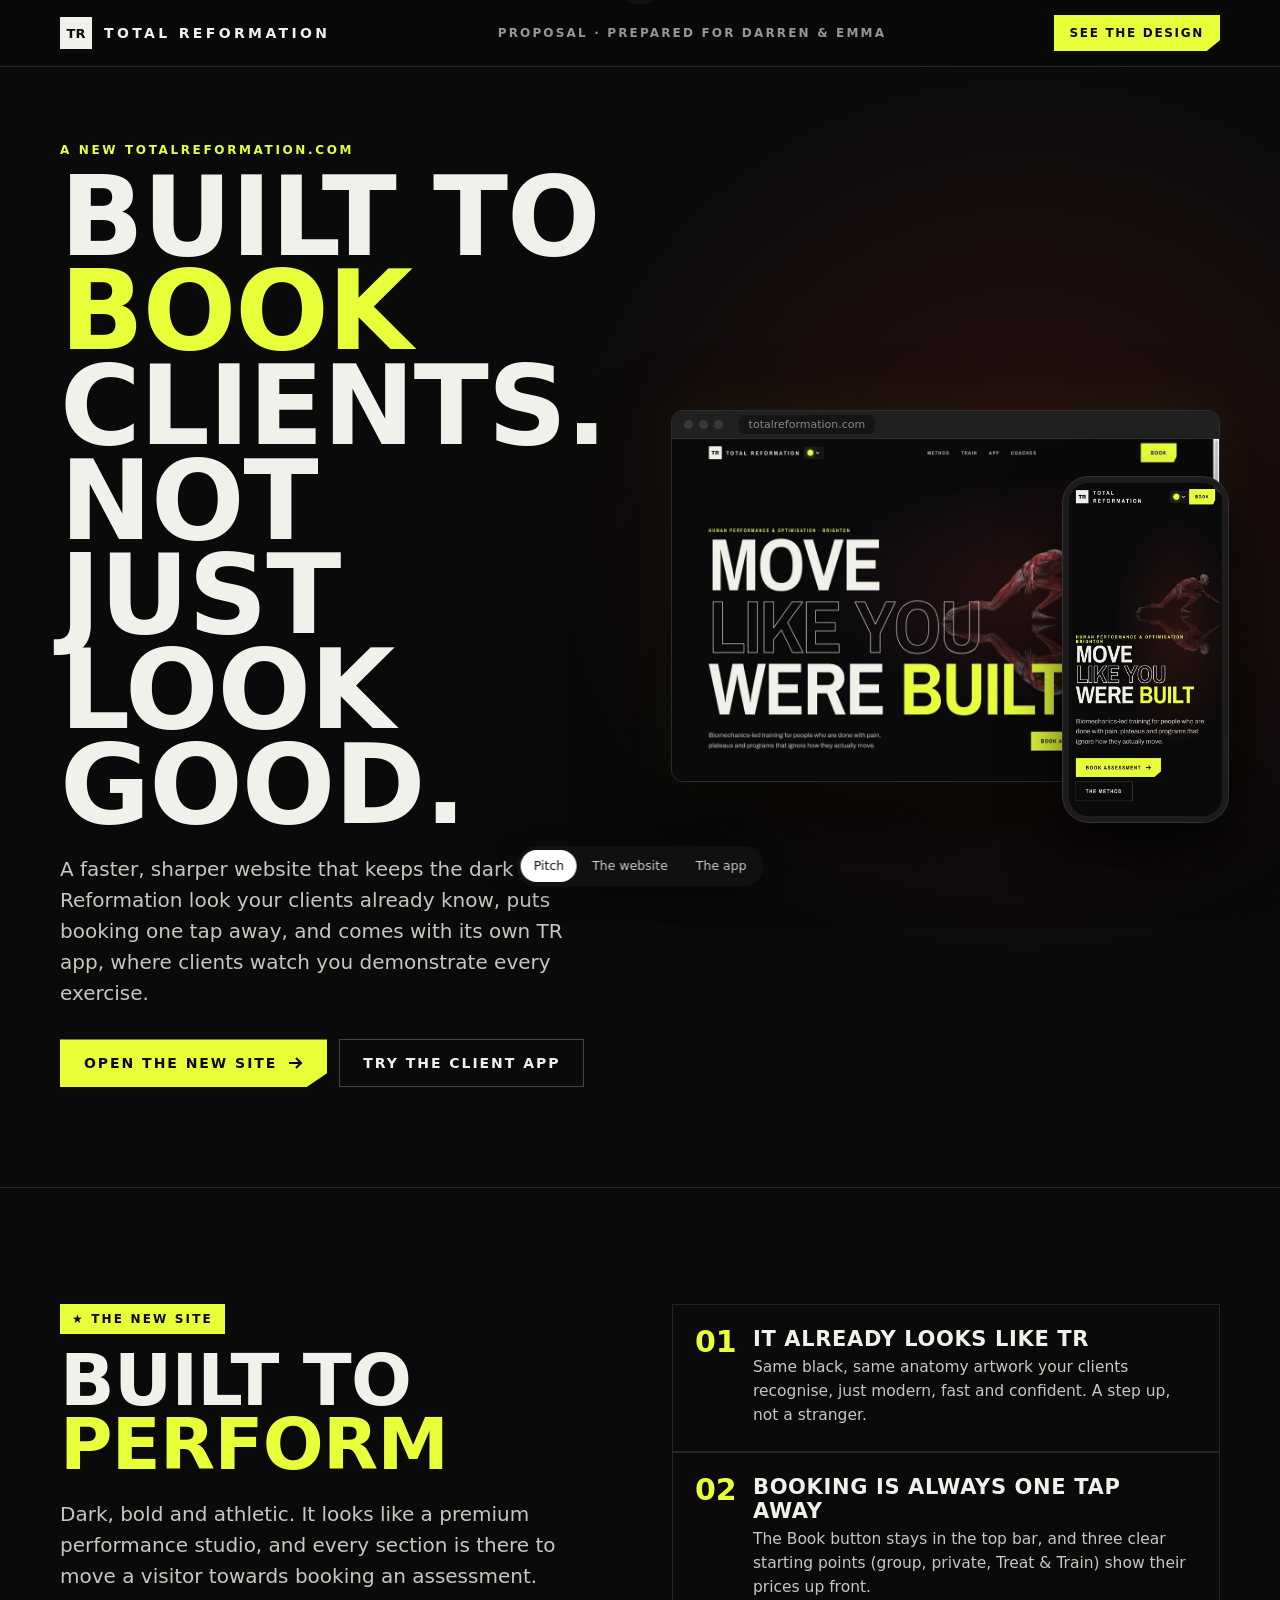
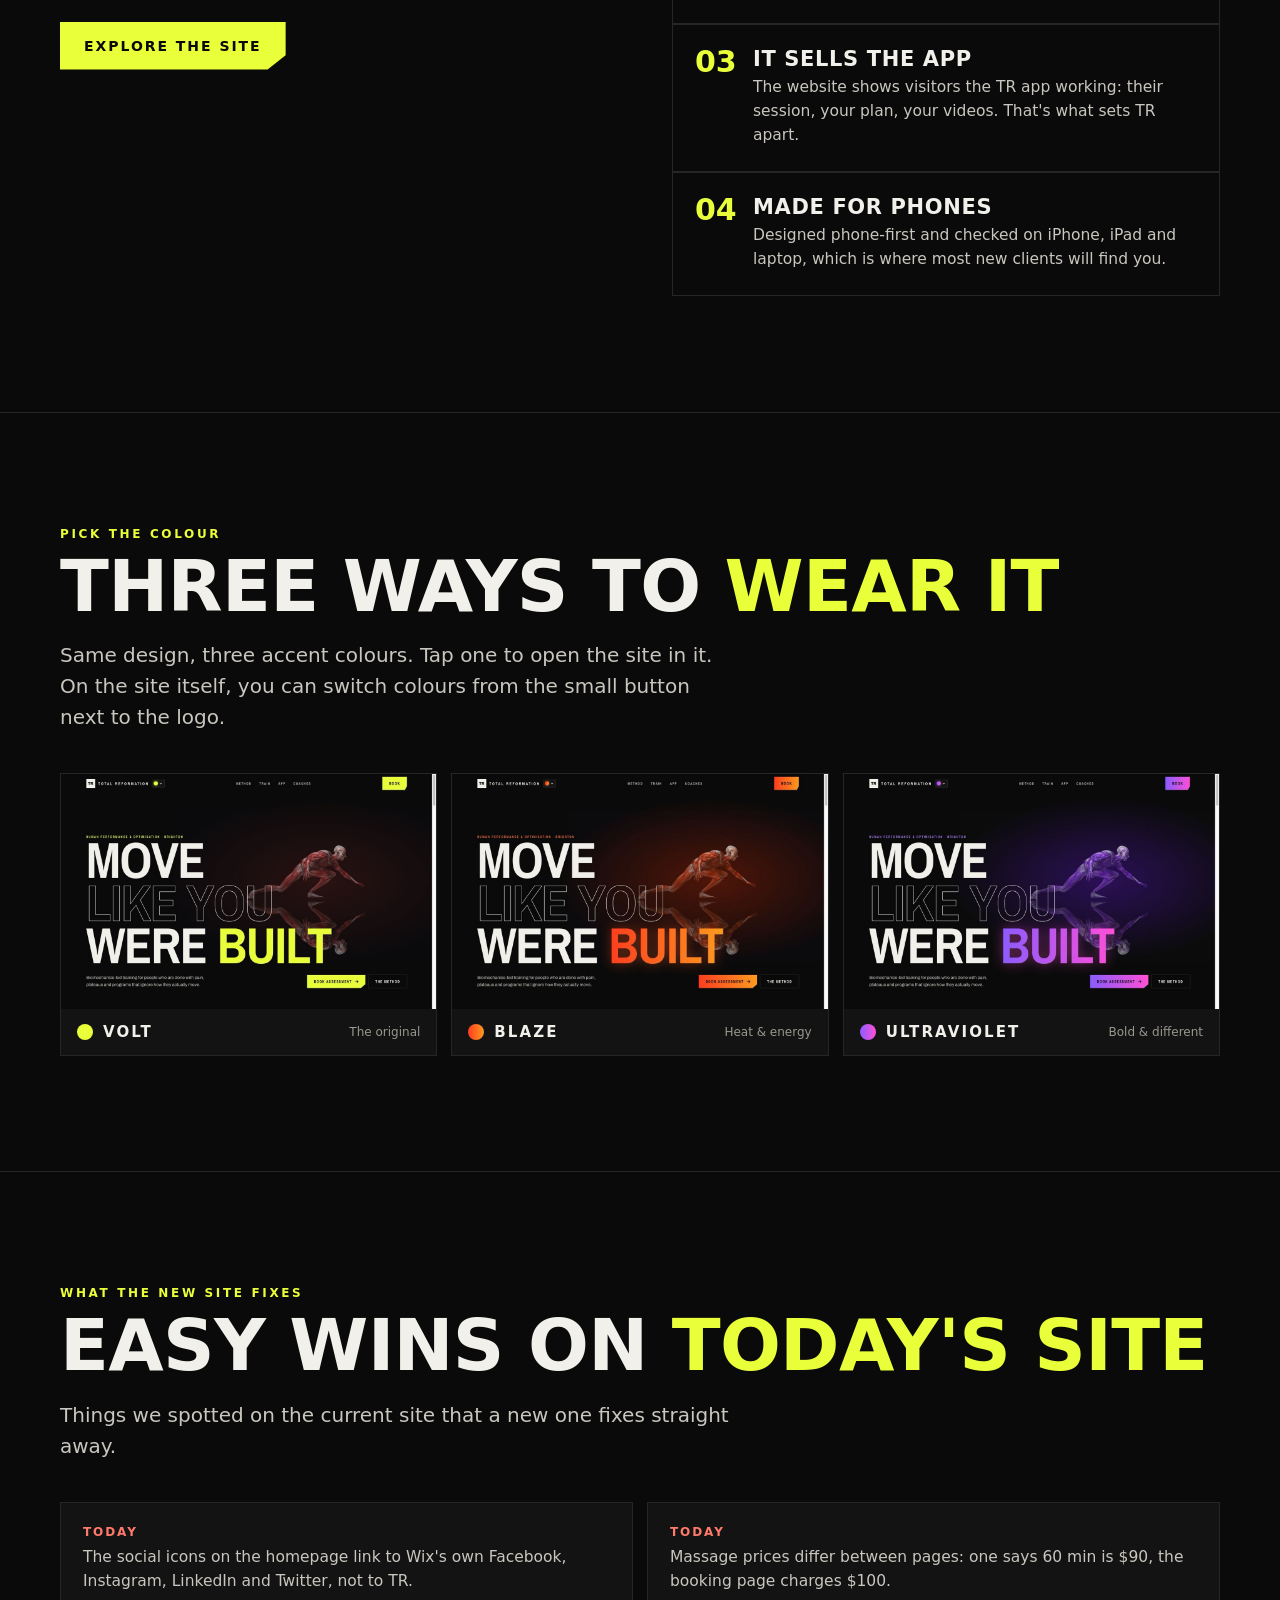
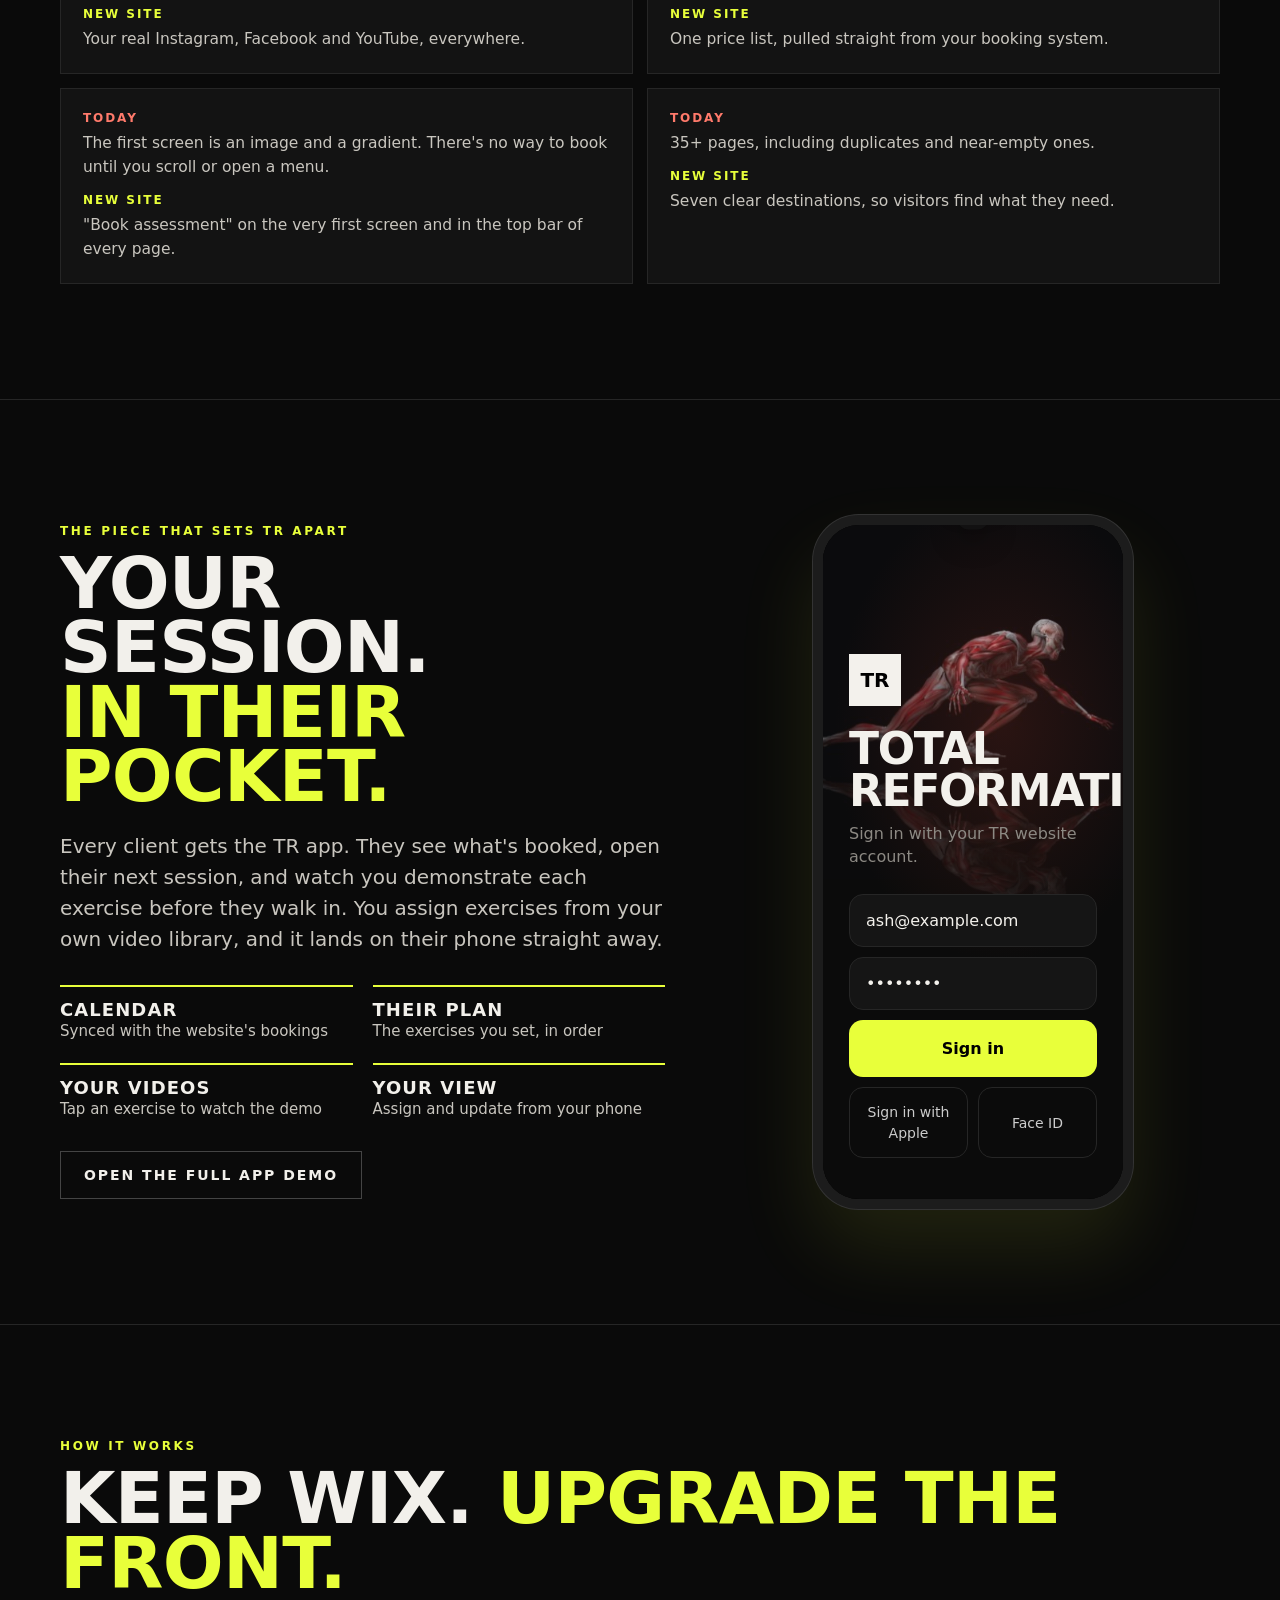
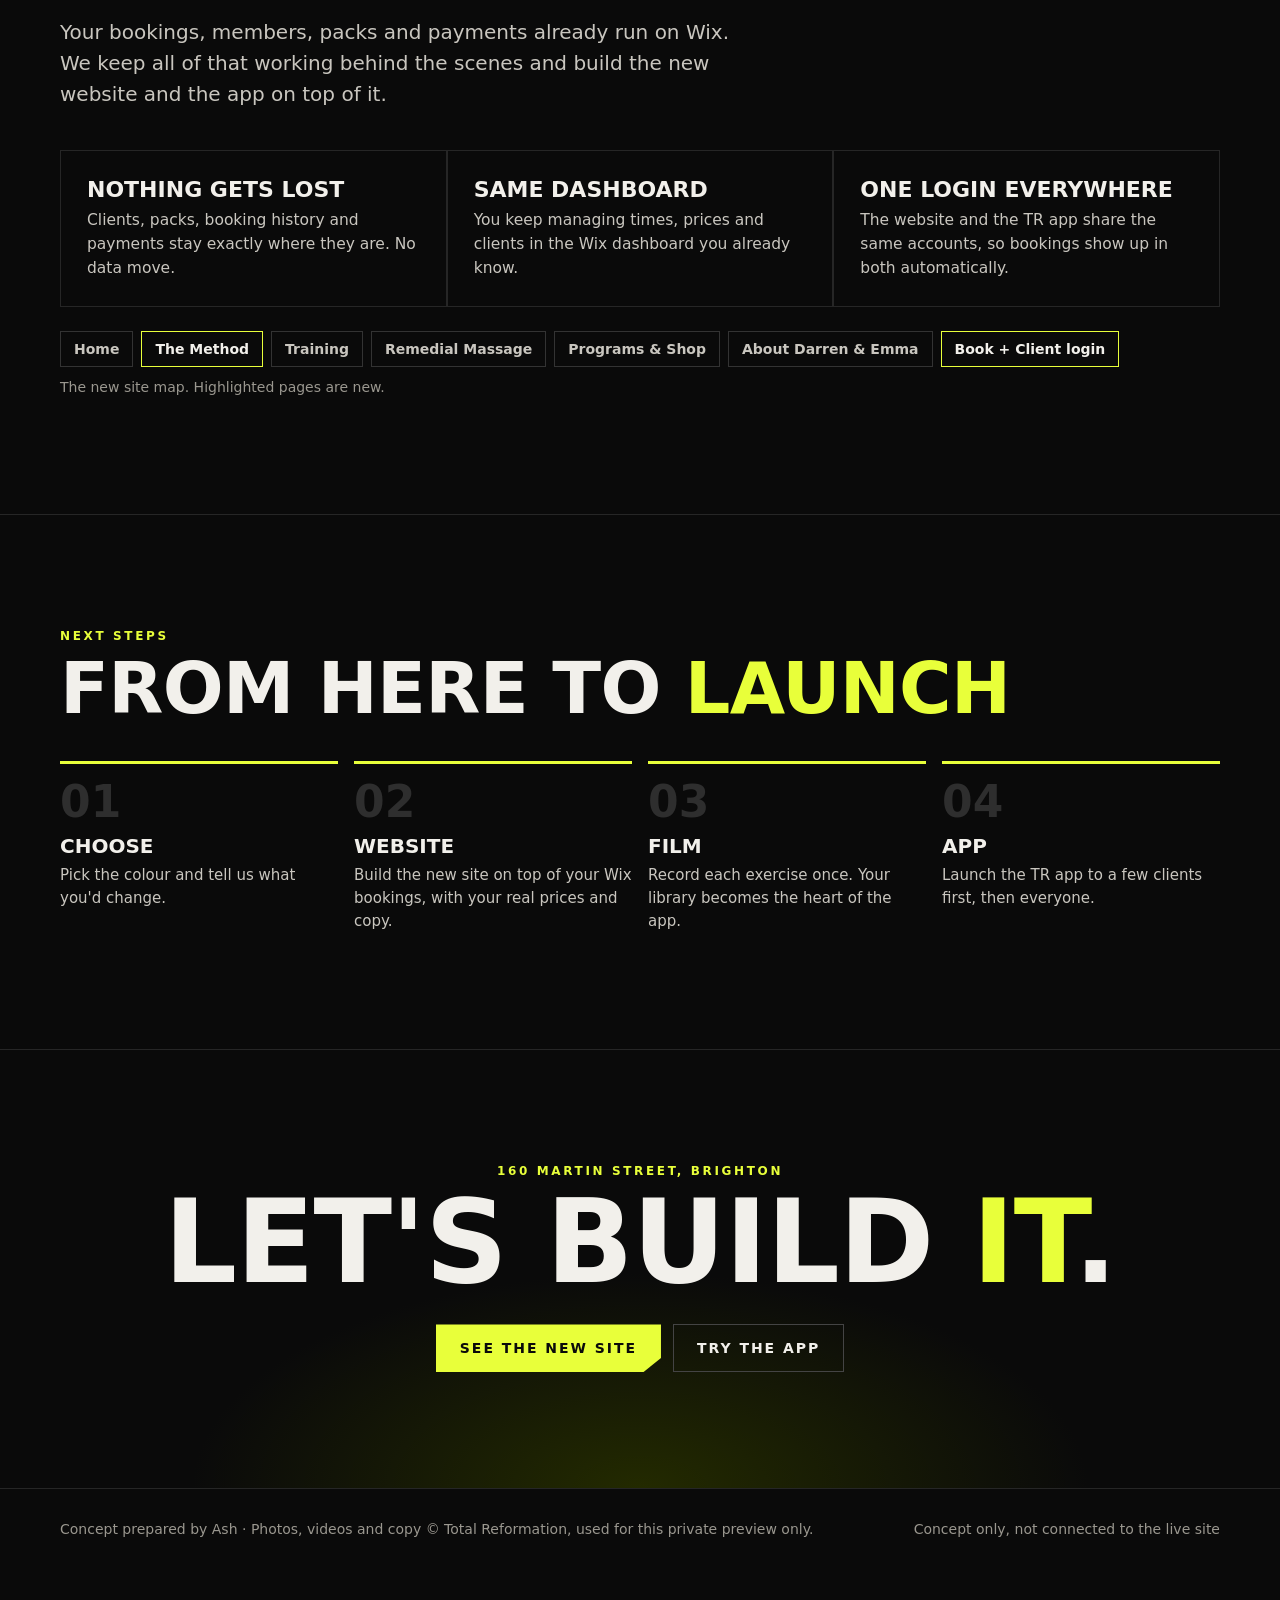
==== commit 3e942891: "Focus the preview on one website: pitch, site and app only" ====
--- a/index.html
+++ b/index.html
@@ -57,7 +57,7 @@
 .browser .bar span{margin-left:10px;font:500 11px var(--sans);color:#888;background:#151515;border-radius:6px;padding:3px 10px}
 .phone{position:absolute;right:-8px;bottom:0;width:30%;max-width:190px;border-radius:26px;border:6px solid #1c1c1c;box-shadow:0 0 0 1px #333,0 30px 60px rgba(0,0,0,.7);overflow:hidden;background:#000}
 @media(max-width:960px){.phone{right:6px}}
-/* recommendation */
+/* the site */
 .rec{display:grid;grid-template-columns:1fr 1fr;gap:clamp(30px,5vw,70px);align-items:start}
 @media(max-width:900px){.rec{grid-template-columns:1fr}}
 .badge{display:inline-flex;align-items:center;gap:8px;background:var(--acc);color:#0A0A0A;font:700 12px var(--disp);letter-spacing:.18em;text-transform:uppercase;padding:8px 12px}
@@ -90,17 +90,6 @@
 .feat{display:grid;grid-template-columns:1fr 1fr;gap:20px;margin-top:30px}
 .feat div{border-top:2px solid var(--acc);padding-top:12px;color:var(--soft);font-size:15px}
 .feat b{display:block;color:var(--fg);font:700 18px var(--disp);text-transform:uppercase;letter-spacing:.06em}
-/* alternatives */
-.alts{display:grid;grid-template-columns:1fr 1fr;gap:18px;margin-top:40px}
-.alt{display:grid;grid-template-columns:42% 1fr;background:var(--bg2);border:1px solid var(--line);text-decoration:none;transition:border-color .2s}
-.alt:hover{border-color:#444}
-.alt img{height:100%;width:100%;object-fit:cover;object-position:top left;min-height:170px}
-.alt div{padding:20px}
-.alt h3{font:700 26px/1 var(--disp);text-transform:uppercase;margin:8px 0}
-.alt p{margin:0;color:var(--soft);font-size:15px}
-.alt .eb{color:var(--mute)}
-@media(max-width:900px){.alts{grid-template-columns:1fr}}
-@media(max-width:520px){.alt{grid-template-columns:1fr}.alt img{aspect-ratio:16/9;min-height:0}}
 /* how */
 .how{display:grid;grid-template-columns:repeat(3,1fr);gap:2px;background:var(--line);border:1px solid var(--line);margin-top:40px}
 .how div{background:var(--bg);padding:26px}
@@ -137,7 +126,7 @@
     <div class="eb">A new totalreformation.com</div>
     <h1>Built to <em>book</em><br>clients. Not just<br>look good.</h1>
     <p class="lede">A faster, sharper website that keeps the dark Total Reformation look your clients already know, puts booking one tap away, and comes with its own TR app, where clients watch you demonstrate every exercise.</p>
-    <div class="cta"><a class="btn" href="a/">Open the recommended design <svg viewBox="0 0 16 16" fill="none" stroke="currentColor" stroke-width="2"><path d="M2 8h12M9 3l5 5-5 5"/></svg></a><a class="btn ghost" href="app/">Try the client app</a></div>
+    <div class="cta"><a class="btn" href="a/">Open the new site <svg viewBox="0 0 16 16" fill="none" stroke="currentColor" stroke-width="2"><path d="M2 8h12M9 3l5 5-5 5"/></svg></a><a class="btn ghost" href="app/">Try the client app</a></div>
   </div>
   <div class="devices rv">
     <div class="browser"><div class="bar"><i></i><i></i><i></i><span>totalreformation.com</span></div><img src="assets/img/cards/a-desk.jpg" alt="Design A on a laptop"></div>
@@ -147,10 +136,10 @@
 
 <section id="why"><div class="wrap rec">
   <div class="rv">
-    <span class="badge">★ Our recommendation</span>
-    <h2>Direction A<br><em>Performance</em></h2>
+    <span class="badge">★ The new site</span>
+    <h2>Built to<br><em>perform</em></h2>
     <p class="lede">Dark, bold and athletic. It looks like a premium performance studio, and every section is there to move a visitor towards booking an assessment.</p>
-    <div class="cta"><a class="btn" href="a/">Explore Direction A</a></div>
+    <div class="cta"><a class="btn" href="a/">Explore the site</a></div>
   </div>
   <div class="why rv">
     <div><span class="n">01</span><div><b>It already looks like TR</b><p>Same black, same anatomy artwork your clients recognise, just modern, fast and confident. A step up, not a stranger.</p></div></div>
@@ -172,7 +161,7 @@
 </div></section>
 
 <section id="wins"><div class="wrap">
-  <div class="eb">Whichever design you choose</div>
+  <div class="eb">What the new site fixes</div>
   <h2>Easy wins on <em>today's site</em></h2>
   <p class="lede">Things we spotted on the current site that a new one fixes straight away.</p>
   <div class="wins">
@@ -199,16 +188,6 @@
   <div class="rv"><div class="live"><iframe src="app/?embed=1" title="TR app preview" loading="lazy"></iframe></div></div>
 </div></section>
 
-<section id="alternatives"><div class="wrap">
-  <div class="eb" style="color:var(--mute)">Also on the table</div>
-  <h2>Two other <em>directions</em></h2>
-  <p class="lede">Same content, different personalities. And if one idea from B or C appeals, it can become a section inside A. The body map, for example, would sit well under the method.</p>
-  <div class="alts">
-    <a class="alt rv" href="b/"><img src="assets/img/cards/b-desk.jpg" alt="Direction B"><div><span class="eb">Direction B</span><h3>Body map</h3><p>"Where does it hurt?" Visitors tap a body area to see what's often behind the pain and watch your video. 11 colour themes.</p></div></a>
-    <a class="alt rv" href="c/"><img src="assets/img/cards/c-desk.jpg" alt="Direction C"><div><span class="eb">Direction C</span><h3>Clinical</h3><p>Light, editorial and evidence-led, with posture-analysis overlays. It reads as the expert biomechanics clinic.</p></div></a>
-  </div>
-</div></section>
-
 <section id="how"><div class="wrap">
   <div class="eb">How it works</div>
   <h2>Keep Wix. <em>Upgrade the front.</em></h2>
@@ -226,7 +205,7 @@
   <div class="eb">Next steps</div>
   <h2>From here to <em>launch</em></h2>
   <div class="steps">
-    <div class="st rv"><b>Choose</b><p>Pick the direction and the colour. Tell us what you'd change.</p></div>
+    <div class="st rv"><b>Choose</b><p>Pick the colour and tell us what you'd change.</p></div>
     <div class="st rv"><b>Website</b><p>Build the new site on top of your Wix bookings, with your real prices and copy.</p></div>
     <div class="st rv"><b>Film</b><p>Record each exercise once. Your library becomes the heart of the app.</p></div>
     <div class="st rv"><b>App</b><p>Launch the TR app to a few clients first, then everyone.</p></div>
@@ -236,10 +215,10 @@
 <section class="end"><div class="wrap">
   <div class="eb">160 Martin Street, Brighton</div>
   <h2 style="font-size:clamp(52px,9vw,140px)">Let's build <em>it</em>.</h2>
-  <div class="cta" style="justify-content:center"><a class="btn" href="a/">See Direction A</a><a class="btn ghost" href="app/">Try the app</a></div>
-</div></section>
-
-<footer><div class="wrap"><span>Concept prepared by Ash · Photos, videos and copy © Total Reformation, used for this private preview only.</span><span>Concept only, not connected to the live site · <a href="archive/c-studio/">Archived design</a></span></div></footer>
+  <div class="cta" style="justify-content:center"><a class="btn" href="a/">See the new site</a><a class="btn ghost" href="app/">Try the app</a></div>
+</div></section>
+
+<footer><div class="wrap"><span>Concept prepared by Ash · Photos, videos and copy © Total Reformation, used for this private preview only.</span><span>Concept only, not connected to the live site</span></div></footer>
 <script src="assets/concept-bar.js"></script>
 <script>const io=new IntersectionObserver(es=>es.forEach(e=>{if(e.isIntersecting){e.target.classList.add('in');io.unobserve(e.target)}}),{threshold:.1});document.querySelectorAll('.rv').forEach(e=>io.observe(e));</script>
 </body>
